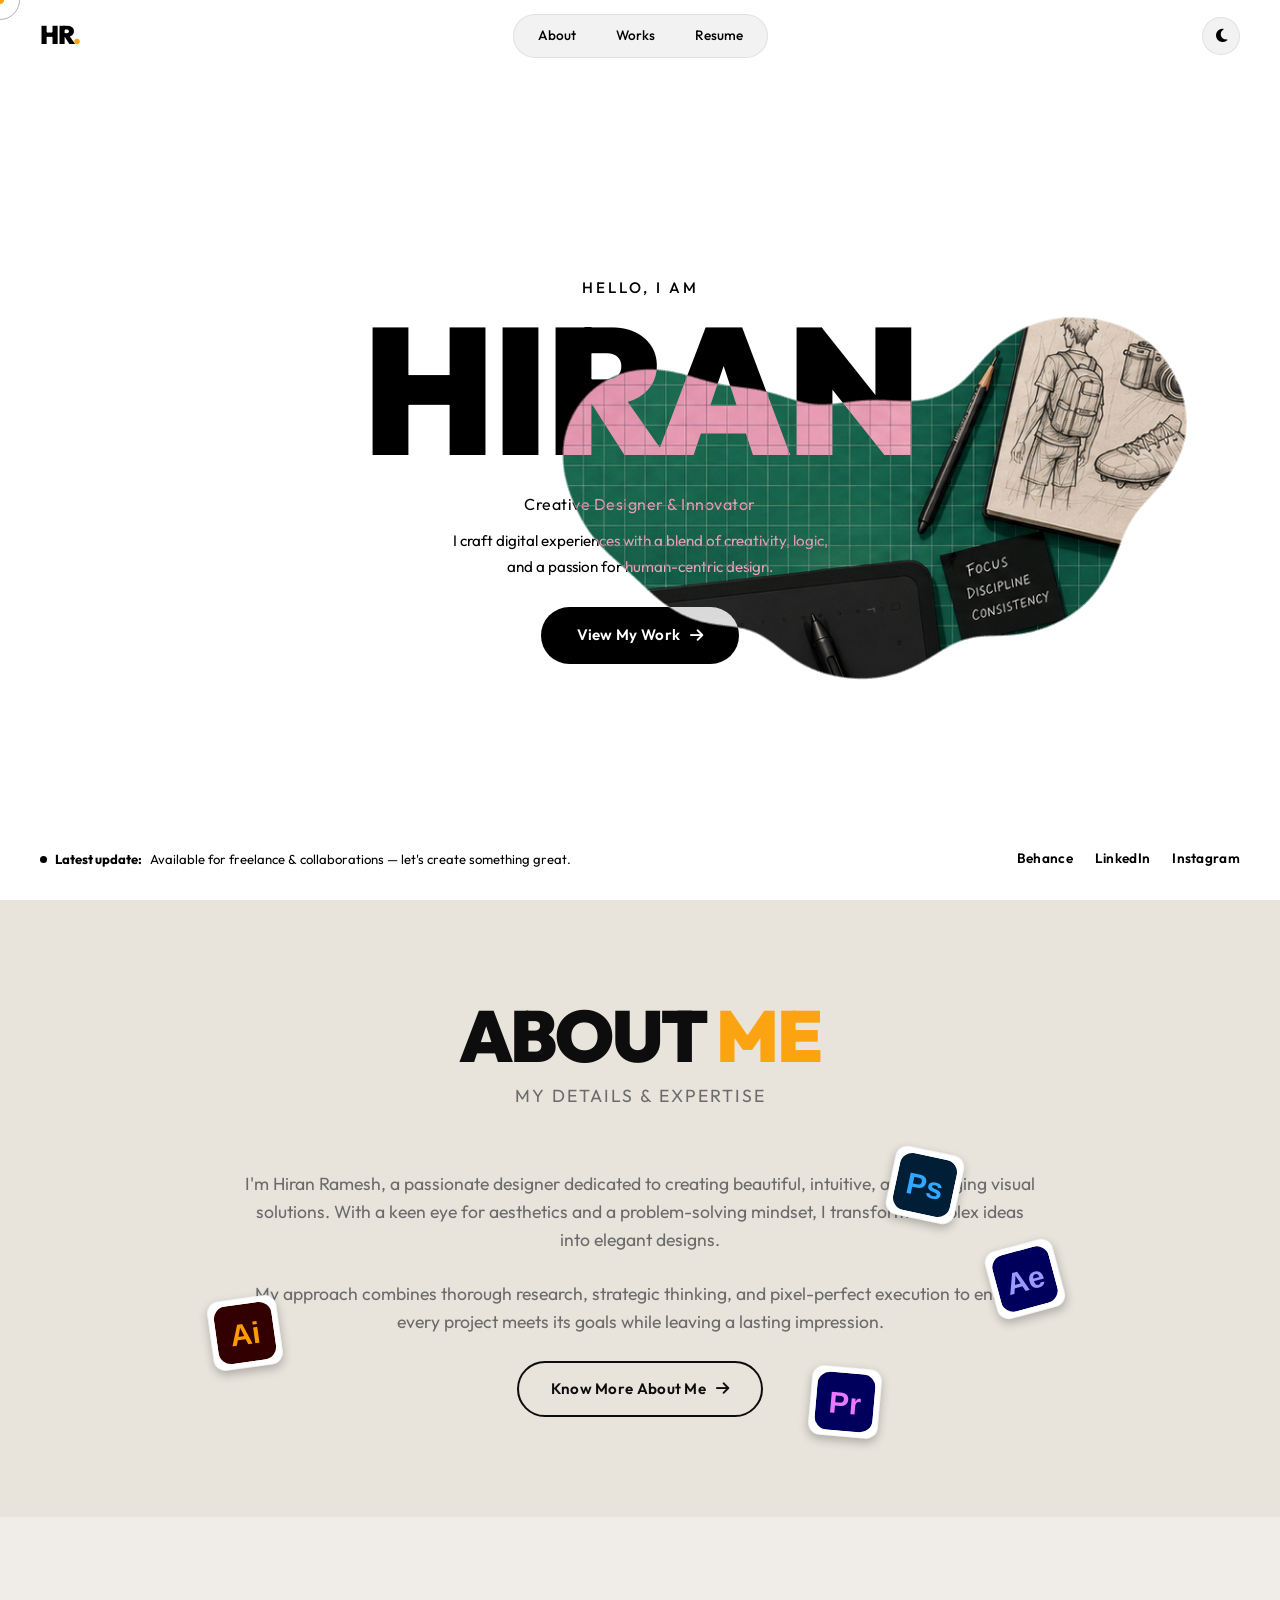
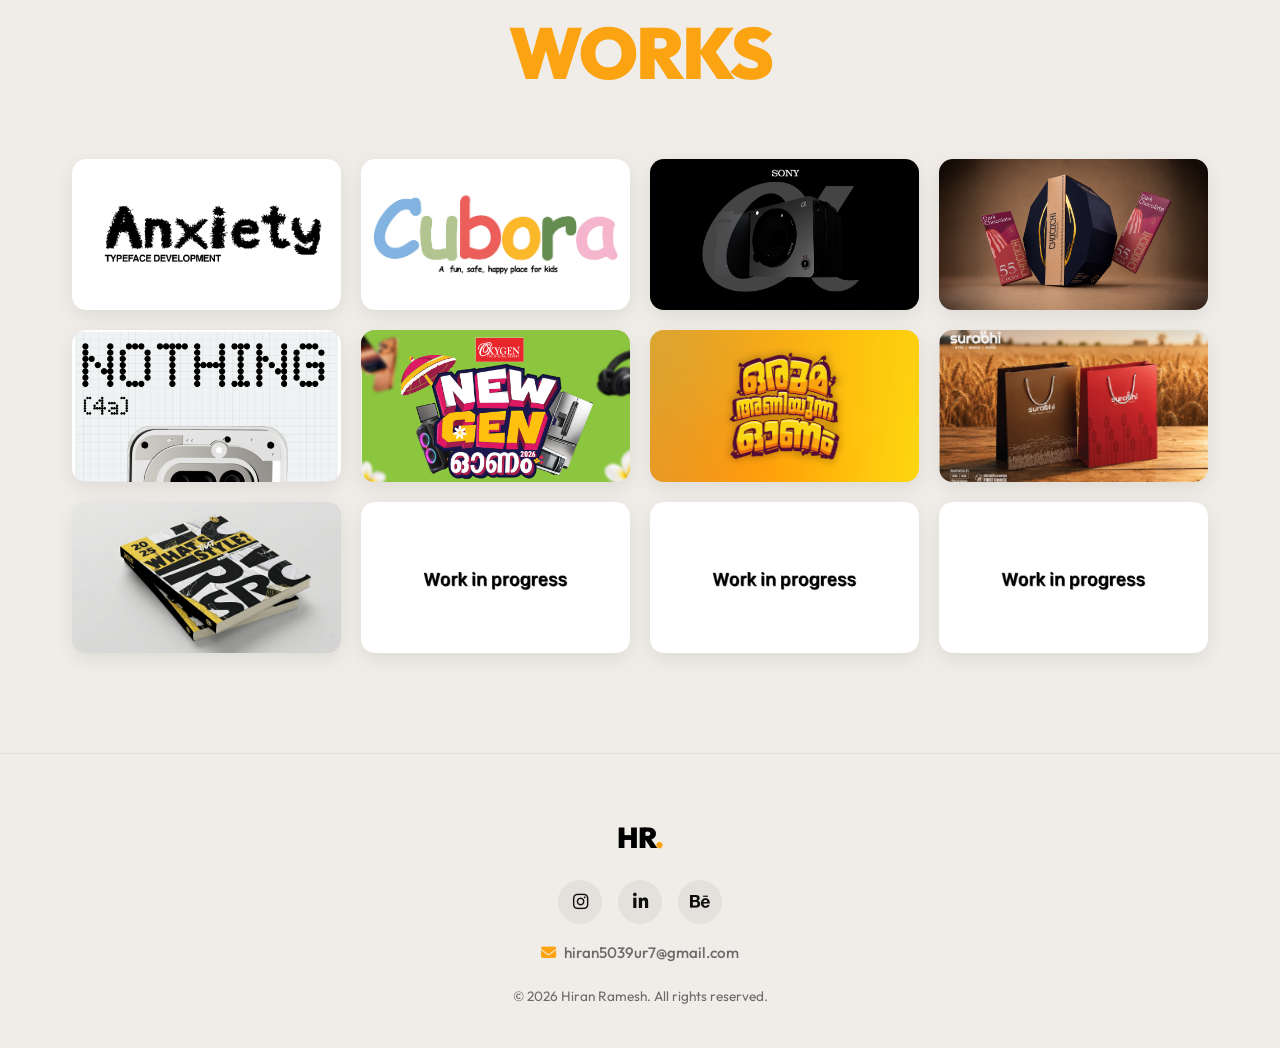
==== index.html @ 8beea002 "Initial commit: portfolio website" ====
<!DOCTYPE html>
<html lang="en">

<head>
    <meta charset="UTF-8">
    <meta name="viewport" content="width=device-width, initial-scale=1.0">
    <title>Hiran Ramesh</title>
    <meta name="description"
        content="Portfolio of Hiran Ramesh, a passionate Designer crafting beautiful and functional digital experiences.">
    <meta name="theme-color" content="#f0ede8">
    <meta property="og:title" content="Hiran Ramesh | Designer Portfolio">
    <meta property="og:description"
        content="Portfolio of Hiran Ramesh, a passionate Designer crafting beautiful digital experiences.">
    <meta property="og:type" content="website">
    <link rel="stylesheet" href="style.css">
    <link rel="preconnect" href="https://fonts.googleapis.com">
    <link rel="preconnect" href="https://fonts.gstatic.com" crossorigin>
    <link href="https://fonts.googleapis.com/css2?family=Outfit:wght@300;400;500;600;700;800;900&display=swap"
        rel="stylesheet">
    <link rel="stylesheet" href="https://cdnjs.cloudflare.com/ajax/libs/font-awesome/6.4.0/css/all.min.css">
    <!-- Performance Optimization: Preload Critical Above-The-Fold Assets -->
    <link rel="preload" as="image" href="hero 2.png" fetchpriority="high">
    <link rel="dns-prefetch" href="https://cdnjs.cloudflare.com">
    <!-- Theme Initialization (Prevents flash of wrong theme) -->
    <script>
        (function () {
            const savedTheme = localStorage.getItem('portfolio-theme');
            const prefersDark = window.matchMedia && window.matchMedia('(prefers-color-scheme: dark)').matches;
            if (savedTheme === 'dark' || (!savedTheme && prefersDark)) {
                document.documentElement.setAttribute('data-theme', 'dark');
            } else {
                document.documentElement.setAttribute('data-theme', 'light');
            }
        })();
    </script>
</head>

<body>
    <div class="cursor-dot" data-cursor-dot></div>
    <div class="cursor-outline" data-cursor-outline></div>

    <!-- Hero Navbar -->
    <nav class="hero-navbar">
        <div class="hero-nav-inner">
            <a href="#" class="logo">HR<span>.</span></a>
            <ul class="hero-nav-links">
                <li><a href="#about">About</a></li>
                <li><a href="#works">Works</a></li>
                <li><a href="resume.html" class="resume-btn">Resume</a></li>
            </ul>
            <div class="nav-right-actions">
                <button class="dark-mode-toggle" id="darkModeToggle" aria-label="Toggle dark mode" title="Toggle dark mode">
                    <i class="fa-solid fa-moon"></i>
                </button>
                <button class="hamburger" aria-label="Toggle navigation menu">
                    <span class="bar"></span>
                    <span class="bar"></span>
                    <span class="bar"></span>
                </button>
            </div>
        </div>
    </nav>

    <main>
        <!-- Hero Section -->
        <section class="hero" id="home">


            <!-- Morphing SVG blobs — image revealed through blob shapes -->
            <svg id="hero-blob-svg" viewBox="0 0 1440 900" preserveAspectRatio="xMidYMid slice"
                xmlns="http://www.w3.org/2000/svg" xmlns:xlink="http://www.w3.org/1999/xlink" aria-hidden="true">
                <defs>
                    <filter id="goo-filter" x="-40%" y="-40%" width="180%" height="180%">
                        <feGaussianBlur in="SourceGraphic" stdDeviation="24" result="blur" />
                        <feColorMatrix in="blur" mode="matrix" values="1 0 0 0 0
                                    0 1 0 0 0
                                    0 0 1 0 0
                                    0 0 0 28 -12" />
                    </filter>
                    <!-- Mask: white blobs on black = image visible only through blobs -->
                    <mask id="hero-blob-mask">
                        <rect width="100%" height="100%" fill="black" />
                        <g filter="url(#goo-filter)">
                            <path id="hero-mask-a" fill="white" />
                            <path id="hero-mask-b" fill="white" />
                            <path id="hero-mask-c" fill="white" />
                            <path id="hero-mask-d" fill="white" />
                            <path id="hero-mask-e" fill="white" />
                            <path id="hero-mask-f" fill="white" />
                            <path id="hero-mask-g" fill="white" />
                            <path id="hero-mask-h" fill="white" />
                            <path id="hero-mask-i" fill="white" />
                            <path id="hero-mask-j" fill="white" />
                            <path id="hero-mask-k" fill="white" />
                            <path id="hero-mask-l" fill="white" />
                        </g>
                    </mask>
                </defs>

                <!-- Background image — only visible through the blob mask -->
                <image href="hero 2.png"
                    x="0" y="0" width="1440" height="900"
                    preserveAspectRatio="xMidYMid slice"
                    mask="url(#hero-blob-mask)" />
            </svg>

            <!-- Massive center typography -->
            <div class="hero-text-block">
                <div class="hero-eyebrow fade-up" data-magnetic>Hello, I am</div>
                <h1 class="hero-name fade-up" data-magnetic style="animation-delay:0.1s;">HIRAN</h1>
                <p class="hero-role fade-up" data-magnetic style="animation-delay:0.2s;">Creative Designer &amp;
                    Innovator</p>
                <p class="hero-desc fade-up" data-magnetic style="animation-delay:0.3s;">
                    I craft digital experiences with a blend of creativity, logic,<br>and a passion for human-centric
                    design.
                </p>
                <div class="hero-cta-wrap fade-up" data-magnetic style="animation-delay:0.4s;">
                    <a href="#works" class="hero-cta-btn">View My Work <i class="fa-solid fa-arrow-right"></i></a>
                </div>
            </div>

            <!-- Bottom info bar -->
            <div class="hero-bottom-bar">
                <div class="hero-news">
                    <span class="news-dot"></span>
                    <span class="news-label">Latest update:</span>
                    <span class="news-text">Available for freelance &amp; collaborations — let's create something
                        great.</span>
                </div>
                <div class="hero-social-bar">
                    <a href="https://www.behance.net/hiranramesh1" target="_blank" rel="noopener noreferrer"
                        aria-label="Behance">Behance</a>
                    <a href="https://www.linkedin.com/in/hiran-ramesh-b603812b6?utm_source=share_via&utm_content=profile&utm_medium=member_ios-linkedin"
                        target="_blank" rel="noopener noreferrer" aria-label="LinkedIn">LinkedIn</a>
                    <a href="https://www.instagram.com/hiran_r_7?igsh=ZmttM2VwenZwdDdz&utm_source=qr-instagram"
                        target="_blank" rel="noopener noreferrer" aria-label="Instagram">Instagram</a>
                </div>
            </div>

        </section>

        <!-- About Section -->
        <section class="about section-padding" id="about">
            <div class="container">
                <div class="section-header">
                    <h2 class="section-title">About <span>Me</span></h2>
                    <p class="section-subtitle">My Details & Expertise</p>
                </div>
                <div class="about-grid">
                    <div class="about-text">
                        <p>
                            I'm Hiran Ramesh, a passionate designer dedicated to creating beautiful, intuitive, and
                            engaging visual solutions. With a keen eye for aesthetics and a problem-solving mindset, I
                            transform complex ideas into elegant designs.
                        </p>
                        <p>
                            My approach combines thorough research, strategic thinking, and pixel-perfect execution to
                            ensure every project meets its goals while leaving a lasting impression.
                        </p>
                        
                        <div class="about-cta-wrap fade-up" data-magnetic>
                            <a href="about.html" class="about-cta-btn">Know More About Me <i class="fa-solid fa-arrow-right"></i></a>
                        </div>
                    </div>
                    
                    <!-- Software Stickers -->
                    <div class="adobe-stickers-container">
                        <!-- Adobe -->
                        <div class="adobe-sticker" style="top: -20px; right: 10%; transform: rotate(12deg);" data-sticker>
                            <svg viewBox="0 0 100 100" xmlns="http://www.w3.org/2000/svg">
                                <rect width="100" height="100" rx="22" fill="#001E36"/>
                                <text x="50%" y="70%" font-family="Arial, Helvetica, sans-serif" font-weight="900" font-size="52" fill="#31A8FF" text-anchor="middle">Ps</text>
                            </svg>
                        </div>
                        <div class="adobe-sticker" style="bottom: 20%; left: -30px; transform: rotate(-8deg);" data-sticker>
                            <svg viewBox="0 0 100 100" xmlns="http://www.w3.org/2000/svg">
                                <rect width="100" height="100" rx="22" fill="#330000"/>
                                <text x="50%" y="70%" font-family="Arial, Helvetica, sans-serif" font-weight="900" font-size="52" fill="#FF9A00" text-anchor="middle">Ai</text>
                            </svg>
                        </div>
                        <div class="adobe-sticker" style="bottom: -20px; right: 20%; transform: rotate(5deg);" data-sticker>
                            <svg viewBox="0 0 100 100" xmlns="http://www.w3.org/2000/svg">
                                <rect width="100" height="100" rx="22" fill="#00005C"/>
                                <text x="50%" y="70%" font-family="Arial, Helvetica, sans-serif" font-weight="900" font-size="52" fill="#EA77FF" text-anchor="middle">Pr</text>
                            </svg>
                        </div>
                        <div class="adobe-sticker" style="top: 30%; right: -20px; transform: rotate(-15deg);" data-sticker>
                            <svg viewBox="0 0 100 100" xmlns="http://www.w3.org/2000/svg">
                                <rect width="100" height="100" rx="22" fill="#00005C"/>
                                <text x="50%" y="70%" font-family="Arial, Helvetica, sans-serif" font-weight="900" font-size="52" fill="#9999FF" text-anchor="middle">Ae</text>
                            </svg>
                        </div>
                    </div>
                </div>
            </div>
        </section>

        <!-- Works / Portfolio Section -->
        <section class="portfolio" id="works">
            <div class="container">
                <div class="section-header">
                    <h2 class="section-title"> <span>Works</span></h2>
                </div>

                <div class="portfolio-grid">
                    <!-- Card 1 -->
                    <a href="anxity.jpg" class="new-card lightbox-trigger">
                        <div class="portfolio-img">
                            <img src="Screenshot 2026-05-08 095633.png" alt="Anxiety Typeface Design" loading="lazy">
                            <div class="card-overlay">
                                <div class="card-text-container">
                                    <h3 class="card-title">ANXIETY &bull; TYPEFACE DESIGN</h3>
                                    <p class="card-desc">A study in typographic emotion—where letterforms distort and breathe.</p>
                                </div>
                            </div>
                        </div>
                    </a>

                    <!-- Card 2 -->
                    <a href="store design.jpg" class="new-card lightbox-trigger">
                        <div class="portfolio-img">
                            <img src="Screenshot 2026-05-10 003411.png" alt="Cubora Store Design" loading="lazy">
                            <div class="card-overlay">
                                <div class="card-text-container">
                                    <h3 class="card-title">CUBORA &bull; STORE DESIGN</h3>
                                    <p class="card-desc">A functional kids' store designed as a fun, safe, and joyful space for children.</p>
                                </div>
                            </div>
                        </div>
                    </a>

                    <!-- Card 3 -->
                    <a href="behance fx30.jpg" class="new-card lightbox-trigger">
                        <div class="portfolio-img">
                            <img src="Screenshot 2026-05-10 005025.png" alt="FX-30 3D Modeling" loading="lazy">
                            <div class="card-overlay">
                                <div class="card-text-container">
                                    <h3 class="card-title">FX-30 &bull; 3D MODELING</h3>
                                    <p class="card-desc">Detailed 3D model of the Sony FX30, showcasing its design and features.</p>
                                </div>
                            </div>
                        </div>
                    </a>

                    <!-- Card 4 -->
                    <a href="Chocochi.webp" class="new-card lightbox-trigger">
                        <div class="portfolio-img">
                            <img src="Chocochi thumbnail.webp" alt="Drop By Social App" loading="lazy">
                            <div class="card-overlay">
                                <div class="card-text-container">
                                    <h3 class="card-title">CHOCOCHI &bull; PACKAGING design</h3>
                                    <p class="card-desc">Packaging design created for Chocochi, a Kerala-based chocolate brand.</p>
                                </div>
                            </div>
                        </div>
                    </a>

                    <!-- Card 5 -->
                    <a href="nothing 4a.jpg" class="new-card lightbox-trigger">
                        <div class="portfolio-img">
                            <img src="nothing 4a thumbnail.jpg" alt="nothing" loading="lazy">
                            <div class="card-overlay">
                                <div class="card-text-container">
                                    <h3 class="card-title">NOTHING 4a &bull; 3D MODELING</h3>
                                    <p class="card-desc">Detailed 3D model of the Nothing Phone (4a), highlighting its distinctive design and features.</p>
                                </div>
                            </div>
                        </div>
                    </a>

                    <!-- Card 6 -->
                    <a href="new gen onam.webp" class="new-card lightbox-trigger">
                        <div class="portfolio-img">
                            <img src="new gen onam thumbnail.webp" alt="new gen onam" loading="lazy">
                            <div class="card-overlay">
                                <div class="card-text-container">
                                    <h3 class="card-title">Oxygen &bull; NEWGEN Onam Campaign design</h3>
                                    <p class="card-desc">Festive visuals, creative concepts, and vibrant designs for Oxygen New Gen Onam campaign.</p>
                                </div>
                            </div>
                        </div>
                    </a>

                    <!-- Card 7 -->
                    <a href="kmt onam.webp" class="new-card lightbox-trigger">
                        <div class="portfolio-img">
                            <img src="kmt onam thumbnail.webp" alt="Campaign design" loading="lazy">
                            <div class="card-overlay">
                                <div class="card-text-container">
                                    <h3 class="card-title">KMT Silks &bull; Onam Campaign design</h3>
                                    <p class="card-desc">Campaign visuals, creative direction, and festive storytelling for KMT Silks’ Onam campaign.</p>
                                </div>
                            </div>
                        </div>
                    </a>

                    <!-- Card 8 -->
                    <a href="Surabhi package.webp" class="new-card lightbox-trigger">
                        <div class="portfolio-img">
                            <img src="Surabhi package thumbnail.webp" alt="packaging" loading="lazy">
                            <div class="card-overlay">
                                <div class="card-text-container">
                                    <h3 class="card-title">surabhi &bull; PACKAGING design</h3>
                                    <p class="card-desc">Packaging design, brand identity, and visual storytelling for Surabhi Foods.</p>
                                </div>
                            </div>
                        </div>
                    </a>

                    <!-- Card 9 -->
                    <a href="glossery.jpg" class="new-card lightbox-trigger">
                        <div class="portfolio-img">
                            <img src="glossery thumbnail.png" alt="Packaging & Art Direction" loading="lazy">
                            <div class="card-overlay">
                                <div class="card-text-container">
                                    <h3 class="card-title">What's that Style? &bull;Publication Design</h3>
                                    <p class="card-desc">A visual guide to fashion terminology, with simple definitions and imagery.</p>
                                </div>
                            </div>
                        </div>
                    </a>

                    <!-- Card 10 -->
                    <a href="Blur.jpg" class="new-card lightbox-trigger">
                        <div class="portfolio-img">
                            <img src="work in progress.jpg" alt="Visual Communication" loading="lazy">
                            <div class="card-overlay">
                                <div class="card-text-container">
                                    <h3 class="card-title">VISUAL &bull; COMMUNICATION</h3>
                                    <p class="card-desc">Creative direction, conceptual storytelling, and dynamic imagery.</p>
                                </div>
                            </div>
                        </div>
                    </a>

                    <!-- Card 11 -->
                    <a href="Blur.jpg" class="new-card lightbox-trigger">
                        <div class="portfolio-img">
                            <img src="work in progress.jpg" alt="Exhibition & Spatial Design" loading="lazy">
                            <div class="card-overlay">
                                <div class="card-text-container">
                                    <h3 class="card-title">SPATIAL &bull; DESIGN</h3>
                                    <p class="card-desc">Spatial communication, environmental graphics, and installation design.</p>
                                </div>
                            </div>
                        </div>
                    </a>

                    <!-- Card 12 -->
                    <a href="Blur.jpg" class="new-card lightbox-trigger">
                        <div class="portfolio-img">
                            <img src="work in progress.jpg" alt="Creative Direction" loading="lazy">
                            <div class="card-overlay">
                                <div class="card-text-container">
                                    <h3 class="card-title">CREATIVE &bull; DIRECTION</h3>
                                    <p class="card-desc">Curated visual narratives, aesthetic framing, and human-centric expression.</p>
                                </div>
                            </div>
                        </div>
                    </a>
                </div>
            </div>
        </section>

    </main>

    <footer>
        <div class="container footer-container">
            <div class="footer-logo">HR<span>.</span></div>
            <div class="footer-social">
                <a href="https://www.instagram.com/hiran_r_7?igsh=ZmttM2VwenZwdDdz&utm_source=qr-instagram"
                    target="_blank" rel="noopener noreferrer" aria-label="Instagram"><i
                        class="fa-brands fa-instagram"></i></a>
                <a href="https://www.linkedin.com/in/hiran-ramesh-b603812b6?utm_source=share_via&utm_content=profile&utm_medium=member_ios-linkedin"
                    target="_blank" rel="noopener noreferrer" aria-label="LinkedIn"><i
                        class="fa-brands fa-linkedin-in"></i></a>
                <a href="https://www.behance.net/hiranramesh1" target="_blank" rel="noopener noreferrer"
                    aria-label="Behance"><i class="fa-brands fa-behance"></i></a>
            </div>
            <div class="footer-email">
                <a href="mailto:hiran5039ur7@gmail.com"><i class="fa-solid fa-envelope"></i> hiran5039ur7@gmail.com</a>
            </div>
            <p class="copyright">&copy; 2026 Hiran Ramesh. All rights reserved.</p>
        </div>
    </footer>

    <script src="https://cdnjs.cloudflare.com/ajax/libs/gsap/3.12.5/gsap.min.js"></script>
    <script src="https://unpkg.com/@studio-freight/lenis@1.0.42/dist/lenis.min.js"></script>

    <!-- Lightbox Overlay for Full Scrollable Image Showcase -->
    <div class="lightbox-overlay" id="lightbox" data-lenis-prevent>
        <div class="lightbox-content-wrap">
            <button class="lightbox-close" id="lightboxClose" aria-label="Close image preview">
                <i class="fa-solid fa-xmark"></i>
            </button>
            <img src="" id="lightboxImg" class="lightbox-img" alt="Project Preview">
        </div>
    </div>

    <script src="script.js"></script>
</body>

</html>
---- style.css ----
/* --- CSS Variables & Theming --- */
:root {
    /* Colors */
    --bg-color: #f0ede8;
    --bg-secondary: #e8e4dc;
    --bg-tertiary: #dfdad0;

    --primary-color: #fca311;
    --primary-color-hover: #e5940e;

    --text-primary: #0d0d0d;
    --text-secondary: #6b6b6b;

    --border-color: rgba(0, 0, 0, 0.08);
    --card-bg: rgba(255, 255, 255, 0.6);

    /* Hero light palette */
    --hero-bg: #ffffff;
    --hero-text: #000000;
    --hero-muted: #000000;
    --hero-accent: #fca311;

    /* Typography */
    --font-main: 'Outfit', sans-serif;
    --font-heading: 'Outfit', sans-serif;

    /* Transitions */
    --transition: all 0.3s cubic-bezier(0.25, 0.8, 0.25, 1);
}

/* --- Dark Theme Variables --- */
[data-theme="dark"] {
    --bg-color: #0f1013;
    --bg-secondary: #17181e;
    --bg-tertiary: #20222a;

    --primary-color: #fca311;
    --primary-color-hover: #ffb833;

    --text-primary: #f5f5f7;
    --text-secondary: #9ea3ae;

    --border-color: rgba(255, 255, 255, 0.09);
    --card-bg: rgba(23, 24, 30, 0.72);

    /* Hero dark palette */
    --hero-bg: #0f1013;
    --hero-text: #ffffff;
    --hero-muted: #d4d4d8;
    --hero-accent: #fca311;
}

/* --- Base Reset --- */
* {
    margin: 0;
    padding: 0;
    box-sizing: border-box;
}

html {
    font-size: 16px;
    scrollbar-width: thin;
    scrollbar-color: var(--primary-color) rgba(0, 0, 0, 0.08);
}

/* --- Uniform Global Scrollbars --- */
::-webkit-scrollbar {
    width: 10px;
    height: 10px;
}

::-webkit-scrollbar-track {
    background: rgba(0, 0, 0, 0.05);
}

::-webkit-scrollbar-thumb {
    background: rgba(0, 0, 0, 0.22);
    border-radius: 8px;
    border: 2px solid transparent;
    background-clip: padding-box;
    transition: background 0.25s ease;
}

::-webkit-scrollbar-thumb:hover {
    background: var(--primary-color);
}

body {
    background-color: var(--bg-color);
    color: var(--text-primary);
    font-family: var(--font-main);
    line-height: 1.6;
    overflow-x: hidden;
}

ul {
    list-style: none;
}

a {
    text-decoration: none;
    color: inherit;
    transition: var(--transition);
}

/* --- Custom Cursor --- */
.cursor-dot {
    width: 8px;
    height: 8px;
    background-color: var(--primary-color);
    border-radius: 50%;
    position: fixed;
    top: 0;
    left: 0;
    transform: translate(-50%, -50%);
    pointer-events: none;
    z-index: 9999;
    transition: width 0.2s, height 0.2s;
}

.cursor-outline {
    width: 40px;
    height: 40px;
    border: 1px solid rgba(0, 0, 0, 0.3);
    border-radius: 50%;
    position: fixed;
    top: 0;
    left: 0;
    transform: translate(-50%, -50%);
    pointer-events: none;
    z-index: 9998;
    transition: width 0.2s, height 0.2s, background-color 0.2s, border-color 0.2s;
}

/* --- Typography & Utilities --- */
h1,
h2,
h3,
h4 {
    font-family: var(--font-main);
    font-weight: 700;
    line-height: 1.2;
}

.container {
    max-width: 1200px;
    margin: 0 auto;
    padding: 0 2rem;
}

.section-padding {
    padding: 100px 0;
}

.section-header {
    text-align: center;
    margin-bottom: 60px;
    display: flex;
    flex-direction: column;
    align-items: center;
}

.section-title {
    font-size: clamp(3rem, 6vw, 4.5rem);
    font-weight: 900;
    text-transform: uppercase;
    letter-spacing: -2px;
    margin-bottom: 10px;
    line-height: 1;
}

.section-title span {
    color: var(--primary-color);
}

.section-subtitle {
    color: var(--text-secondary);
    font-size: 1.1rem;
    text-transform: uppercase;
    letter-spacing: 2px;
}

/* Buttons */
.btn-primary {
    display: inline-flex;
    align-items: center;
    gap: 10px;
    background-color: var(--primary-color);
    color: #111;
    padding: 16px 32px;
    border-radius: 50px;
    font-weight: 600;
    font-size: 1rem;
    border: none;
    cursor: pointer;
    transition: var(--transition);
}

.btn-primary:hover {
    background-color: var(--primary-color-hover);
    transform: translateY(-3px);
    box-shadow: 0 10px 20px rgba(252, 163, 17, 0.2);
}

.btn-primary-sm {
    background-color: transparent;
    color: var(--primary-color);
    padding: 10px 24px;
    border-radius: 50px;
    border: 2px solid var(--primary-color);
    font-weight: 500;
}

.btn-primary-sm:hover {
    background-color: var(--primary-color);
    color: #111;
}

/* ============================================
   HERO NAVBAR (pill-style, light bg)
   ============================================ */
.hero-navbar {
    position: fixed;
    top: 0;
    width: 100%;
    z-index: 1000;
    padding: 14px 40px;
    display: flex;
    align-items: center;
    justify-content: space-between;
    background: transparent;
    transition: background 0.4s ease, box-shadow 0.4s ease, transform 0.35s ease;
}

.hero-navbar.nav-hidden {
    transform: translateY(-110%);
}

.hero-navbar.scrolled {
    background: var(--bg-color);
    box-shadow: 0 2px 20px rgba(0, 0, 0, 0.08);
}

.hero-nav-inner {
    display: grid;
    grid-template-columns: 1fr auto 1fr;
    align-items: center;
    width: 100%;
    max-width: 1280px;
    margin: 0 auto;
}

/* Logo */
.hero-navbar .logo {
    justify-self: start;
    font-size: 1.6rem;
    font-family: var(--font-main);
    font-weight: 900;
    letter-spacing: -1.5px;
    color: var(--hero-text);
    z-index: 2;
    transition: color 0.3s ease;
}

.hero-navbar .logo span {
    color: var(--hero-accent);
}

/* Pill nav links - centered */
.hero-nav-links {
    justify-self: center;
    display: flex;
    align-items: center;
    gap: 4px;
    list-style: none;
    background: rgba(0, 0, 0, 0.05);
    border: 1px solid var(--border-color);
    border-radius: 50px;
    padding: 4px 6px;
    backdrop-filter: blur(8px);
    -webkit-backdrop-filter: blur(8px);
    transition: background 0.3s ease, border-color 0.3s ease, box-shadow 0.3s ease;
}

.hero-nav-links li a {
    display: block;
    padding: 6px 18px;
    border-radius: 50px;
    font-size: 0.85rem;
    font-weight: 500;
    color: var(--hero-text);
    transition: background 0.25s ease, color 0.25s ease, transform 0.2s ease;
    white-space: nowrap;
}

.hero-nav-links li a:hover {
    background: rgba(0, 0, 0, 0.08);
}

.hero-nav-links li a.active {
    background: var(--hero-text);
    color: var(--hero-bg);
}

/* Right Actions Container */
.nav-right-actions {
    justify-self: end;
    display: flex;
    align-items: center;
    gap: 10px;
}

/* Dark Mode Toggle Button */
.dark-mode-toggle {
    display: inline-flex;
    align-items: center;
    justify-content: center;
    width: 38px;
    height: 38px;
    border-radius: 50%;
    background: rgba(0, 0, 0, 0.05);
    border: 1px solid var(--border-color);
    color: var(--hero-text);
    cursor: pointer;
    font-size: 0.95rem;
    transition: background 0.25s ease, transform 0.25s ease, border-color 0.25s ease, color 0.25s ease, box-shadow 0.25s ease;
    outline: none;
    flex-shrink: 0;
}

.dark-mode-toggle:hover {
    background: rgba(0, 0, 0, 0.1);
    transform: scale(1.08);
    border-color: var(--primary-color);
    color: var(--primary-color);
}

.dark-mode-toggle:active {
    transform: scale(0.95);
}

/* Hamburger (dark on light bg) */
.hamburger {
    display: none;
    cursor: pointer;
    z-index: 1001;
    background: none;
    border: none;
    padding: 8px;
}

.hamburger .bar {
    display: block;
    width: 25px;
    height: 2.5px;
    margin: 5px auto;
    background-color: var(--hero-text);
    border-radius: 4px;
    transition: var(--transition);
}

/* ============================================
   HERO SECTION — MAIN
   ============================================ */
.hero {
    min-height: 100vh;
    background: var(--hero-bg);
    display: flex;
    flex-direction: column;
    align-items: center;
    justify-content: center;
    position: relative;
    overflow: hidden;
    padding: 120px 40px 80px;
}

/* ============================================
   HERO SVG BLOB BACKGROUND
   ============================================ */
#hero-blob-svg {
    position: absolute;
    inset: 0;
    width: 100%;
    height: 100%;
    pointer-events: none;
    z-index: 1;
    opacity: 0;
    transition: opacity 0.15s ease-in, opacity 0.6s ease-out;
}

/* Magnetic Hover Utilities */
[data-magnetic] {
    transition: text-shadow 0.3s ease, box-shadow 0.3s ease;
}

[data-magnetic].magnetic-hover {
    text-shadow: 0 0 20px rgba(0, 0, 0, 0.15);
}

.hero-cta-btn[data-magnetic].magnetic-hover {
    box-shadow: 0 15px 35px rgba(0, 0, 0, 0.15);
}

/* ============================================
   HERO TEXT BLOCK
   ============================================ */
.hero-text-block {
    position: relative;
    z-index: 3;
    text-align: center;
    display: flex;
    flex-direction: column;
    align-items: center;
    gap: 0;
    pointer-events: none;
    mix-blend-mode: difference;
}

.hero-eyebrow {
    font-size: 0.95rem;
    font-weight: 500;
    letter-spacing: 3px;
    text-transform: uppercase;
    color: #ffffff;
    margin-bottom: 10px;
}

.hero-name {
    font-family: var(--font-main);
    font-size: clamp(5rem, 14vw, 13rem);
    font-weight: 900;
    line-height: 0.88;
    letter-spacing: -4px;
    color: #ffffff;
    text-transform: uppercase;
    margin: 0;
    pointer-events: auto;
}

.hero-role {
    font-size: 1rem;
    font-weight: 400;
    color: #ffffff;
    margin-top: 24px;
    letter-spacing: 0.5px;
    pointer-events: auto;
}

.hero-desc {
    font-size: 0.95rem;
    color: #ffffff;
    margin-top: 10px;
    line-height: 1.7;
    pointer-events: auto;
}

.hero-cta-wrap {
    margin-top: 28px;
    pointer-events: auto;
}

.hero-cta-btn {
    display: inline-flex;
    align-items: center;
    gap: 10px;
    background: #ffffff;
    color: #000000;
    padding: 16px 36px;
    border-radius: 50px;
    font-size: 0.95rem;
    font-weight: 600;
    letter-spacing: 0.3px;
    transition: transform 0.25s ease, box-shadow 0.3s ease;
    pointer-events: auto;
}

.hero-cta-btn:hover {
    transform: translateY(-3px);
    box-shadow: 0 14px 32px rgba(0, 0, 0, 0.2);
}

.hero-cta-btn i {
    transition: transform 0.3s ease;
}

.hero-cta-btn:hover i {
    transform: translateX(5px);
}

/* ============================================
   HERO BOTTOM BAR
   ============================================ */
.hero-bottom-bar {
    position: absolute;
    bottom: 30px;
    left: 40px;
    right: 40px;
    display: flex;
    align-items: center;
    justify-content: space-between;
    z-index: 5;
    pointer-events: auto;
    mix-blend-mode: difference;
}

.hero-news {
    display: flex;
    align-items: center;
    gap: 8px;
    font-size: 0.82rem;
    color: #ffffff;
    max-width: 60%;
    overflow: hidden;
}

.news-dot {
    width: 7px;
    height: 7px;
    border-radius: 50%;
    background: #ffffff;
    flex-shrink: 0;
}

.news-label {
    font-weight: 700;
    color: #ffffff;
    white-space: nowrap;
    flex-shrink: 0;
}

.news-text {
    white-space: nowrap;
    overflow: hidden;
    text-overflow: ellipsis;
}

.hero-social-bar {
    display: flex;
    align-items: center;
    gap: 22px;
    flex-shrink: 0;
}

.hero-social-bar a {
    font-size: 0.85rem;
    font-weight: 600;
    color: #ffffff;
    letter-spacing: 0.3px;
    position: relative;
}

/* --- About Section --- */
.about {
    background-color: var(--bg-secondary);
}

.about-grid {
    max-width: 800px;
    margin: 0 auto;
    text-align: center;
    display: flex;
    flex-direction: column;
    align-items: center;
    position: relative; /* For absolute positioned stickers */
}

/* Adobe Stickers */
.adobe-stickers-container {
    position: absolute;
    inset: 0;
    pointer-events: none; /* Let clicks pass through empty areas */
}

.adobe-sticker {
    width: 70px;
    height: 70px;
    position: absolute;
    pointer-events: auto; /* Re-enable for the sticker itself */
    cursor: grab;
    background: #ffffff;
    padding: 6px;
    border-radius: 12px;
    box-shadow: 0 4px 10px rgba(0,0,0,0.25), inset 0 0 0 1px rgba(0,0,0,0.05);
    z-index: 10;
    transition: transform 0.25s cubic-bezier(0.34, 1.56, 0.64, 1), box-shadow 0.25s ease;
    user-select: none;
    -webkit-user-select: none;
    touch-action: none; /* Prevents scroll when dragging on mobile */
}

.adobe-sticker svg {
    width: 100%;
    height: 100%;
    display: block;
    border-radius: 6px;
}

.adobe-sticker.dragging {
    cursor: grabbing;
    /* Scale up and reduce rotation while moving */
    transform: scale(1.15) rotate(0deg) !important;
    box-shadow: 0 16px 32px rgba(0,0,0,0.4), inset 0 0 0 1px rgba(0,0,0,0.05);
    z-index: 100;
    transition: transform 0.1s ease, box-shadow 0.1s ease;
}

.about-text p {
    color: var(--text-secondary);
    font-size: 1.1rem;
    margin-bottom: 25px;
}

.about-cta-wrap {
    margin-top: 15px;
    position: relative;
    z-index: 20; /* Ensure it stays clickable above stickers */
}

.about-cta-btn {
    display: inline-flex;
    align-items: center;
    gap: 10px;
    background: transparent;
    color: var(--text-primary);
    border: 2px solid var(--text-primary);
    padding: 14px 32px;
    border-radius: 50px;
    font-family: var(--font-main);
    font-size: 0.95rem;
    font-weight: 600;
    letter-spacing: 0.3px;
    transition: all 0.25s ease;
    text-decoration: none;
    cursor: pointer;
}

.about-cta-btn:hover {
    background: var(--text-primary);
    color: var(--bg-color);
    transform: translateY(-3px);
    box-shadow: 0 10px 20px rgba(0, 0, 0, 0.1);
}

.about-cta-btn i {
    transition: transform 0.3s ease;
}

.about-cta-btn:hover i {
    transform: translateX(4px);
}

/* --- Portfolio Section --- */
.portfolio {
    padding: 100px 0;
    background-color: var(--bg-color);
}




.portfolio-grid {
    display: grid;
    grid-template-columns: repeat(3, 1fr);
    gap: 24px;
}

@media (min-width: 1280px) {
    .portfolio-grid {
        grid-template-columns: repeat(4, 1fr);
        gap: 20px;
    }
}

.new-card {
    text-decoration: none;
    display: block;
    cursor: pointer;
}

.portfolio-img {
    position: relative;
    border-radius: 14px;
    overflow: hidden;
    aspect-ratio: 16 / 9;
    background-color: var(--bg-tertiary);
    box-shadow: 0 6px 20px rgba(0, 0, 0, 0.08);
    transition: transform 0.35s cubic-bezier(0.25, 0.8, 0.25, 1), box-shadow 0.35s ease;
}

.new-card:hover .portfolio-img {
    transform: translateY(-5px);
    box-shadow: 0 16px 36px rgba(0, 0, 0, 0.18);
}

.portfolio-img img {
    width: 100%;
    height: 100%;
    object-fit: cover;
    display: block;
    transition: transform 0.6s cubic-bezier(0.25, 0.8, 0.25, 1);
}

.new-card:hover .portfolio-img img {
    transform: scale(1.06);
}

.card-overlay {
    position: absolute;
    inset: 0;
    background: linear-gradient(to top, rgba(0, 0, 0, 0.94) 0%, rgba(0, 0, 0, 0.72) 48%, rgba(0, 0, 0, 0.2) 80%, transparent 100%);
    display: flex;
    align-items: flex-end;
    padding: 20px 22px;
    opacity: 0;
    visibility: hidden;
    transition: opacity 0.35s cubic-bezier(0.25, 0.8, 0.25, 1), visibility 0.35s ease;
    pointer-events: none;
}

.card-text-container {
    display: flex;
    flex-direction: column;
    align-items: flex-start;
    width: 100%;
    gap: 6px;
    transform: translateY(12px);
    transition: transform 0.35s cubic-bezier(0.25, 0.8, 0.25, 1);
}

.new-card:hover .card-overlay {
    opacity: 1;
    visibility: visible;
}

.new-card:hover .card-text-container {
    transform: translateY(0);
}

@media (hover: none) {
    .card-overlay {
        opacity: 1;
        visibility: visible;
    }
    .card-text-container {
        transform: translateY(0);
    }
}

.card-title {
    color: #ffffff;
    font-family: var(--font-main);
    font-size: clamp(0.92rem, 1.1vw, 1.08rem);
    font-weight: 800;
    line-height: 1.25;
    text-transform: uppercase;
    margin: 0;
    letter-spacing: -0.2px;
    text-shadow: 0 2px 6px rgba(0, 0, 0, 0.7);
}

.card-desc {
    color: rgba(255, 255, 255, 0.9);
    font-size: clamp(0.74rem, 0.82vw, 0.82rem);
    line-height: 1.4;
    margin: 0;
    max-width: 100%;
    font-weight: 400;
    display: -webkit-box;
    -webkit-line-clamp: 2;
    -webkit-box-orient: vertical;
    overflow: hidden;
    text-shadow: 0 1px 4px rgba(0, 0, 0, 0.7);
}

.load-more-container {
    text-align: center;
    margin-top: 40px;
}

.btn-load-more {
    background-color: #ffffff;
    color: #000000;
    padding: 12px 32px;
    border-radius: 50px;
    font-size: 0.85rem;
    font-weight: 800;
    letter-spacing: 1px;
    text-transform: uppercase;
    border: none;
    cursor: pointer;
    transition: var(--transition);
}

.btn-load-more:hover {
    transform: translateY(-3px);
    box-shadow: 0 10px 20px rgba(255, 255, 255, 0.2);
}

@media (max-width: 900px) {
    .portfolio-grid {
        grid-template-columns: repeat(2, 1fr);
        gap: 16px;
    }
}

@media (max-width: 560px) {
    .portfolio-grid {
        grid-template-columns: 1fr;
        gap: 16px;
    }
}



/* --- Hobbies / Cinema Section --- */
.activities {
    background-color: var(--bg-color);
    position: relative;
    padding: 100px 0;
}

/* Full-width wrapper, no max-width constraint */
.hobbies-full {
    width: 100%;
    padding: 0 40px;
}

.hobbies-full .section-header {
    margin-bottom: 50px;
}

/* ── Ticker keyframes ── */
@keyframes marquee-left {
    from { transform: translateX(0); }
    to   { transform: translateX(-50%); }
}
@keyframes marquee-right {
    from { transform: translateX(-50%); }
    to   { transform: translateX(0); }
}

/* Ticker wrapper — overflow hidden, edge fade */
.movie-ticker-wrap {
    width: 100%;
    overflow: hidden;
    -webkit-mask-image: linear-gradient(to right, transparent 0%, black 6%, black 94%, transparent 100%);
    mask-image: linear-gradient(to right, transparent 0%, black 6%, black 94%, transparent 100%);
    padding: 12px 0;
    cursor: pointer;
    user-select: none;
    -webkit-user-select: none;
}

/* Pause on hover */
.movie-ticker-wrap:hover .movie-ticker {
    animation-play-state: paused;
}

/* Scrolling strip */
.movie-ticker {
    display: flex;
    gap: 16px;
    width: max-content;
    will-change: transform;
    animation: marquee-left 35s linear infinite;
}

/* Row 2 goes right */
.movie-ticker-wrap[data-row-id="gallery-row2"] .movie-ticker {
    animation-name: marquee-right;
    animation-duration: 45s;
}

/* Row gap */
.movie-ticker-wrap + .movie-ticker-wrap {
    margin-top: 16px;
}

/* Movie Cards — portrait format (4:5) */
.movie-card {
    position: relative;
    flex-shrink: 0;
    width: 220px;
    aspect-ratio: 4 / 5;
    border-radius: 16px;
    overflow: hidden;
    cursor: pointer;
    background-color: var(--bg-tertiary);
    box-shadow: 0 8px 24px rgba(0, 0, 0, 0.10);
    contain: paint layout;
    transition: transform 0.35s cubic-bezier(0.25, 0.8, 0.25, 1),
        box-shadow 0.35s ease;
}

.movie-card:hover {
    transform: translateY(-8px) scale(1.03);
    box-shadow: 0 20px 40px rgba(0, 0, 0, 0.18);
}

.movie-card img {
    width: 100%;
    height: 100%;
    object-fit: cover;
    display: block;
    transition: transform 0.5s cubic-bezier(0.25, 0.8, 0.25, 1);
}

.movie-card:hover img {
    transform: scale(1.08);
}





/* Toast notification (used for copying phone number) */
.copy-toast {
    position: fixed;
    bottom: 32px;
    left: 50%;
    transform: translateX(-50%) translateY(20px);
    background: var(--text-primary);
    color: var(--bg-color);
    padding: 12px 24px;
    border-radius: 50px;
    font-size: 0.9rem;
    font-weight: 500;
    display: flex;
    align-items: center;
    gap: 8px;
    z-index: 99999;
    opacity: 0;
    pointer-events: none;
    transition: opacity 0.3s ease, transform 0.3s ease;
    white-space: nowrap;
}

.copy-toast i {
    color: var(--primary-color);
}

.copy-toast.show {
    opacity: 1;
    transform: translateX(-50%) translateY(0);
}

/* --- Animations --- */
.fade-up {
    opacity: 0;
    transform: translateY(30px);
    transition: opacity 0.8s ease, transform 0.8s ease;
}

.fade-up.visible {
    opacity: 1;
    transform: translateY(0);
}

/* --- Responsive Design --- */

/* Tablet */
@media (max-width: 1024px) {
    .hero-navbar {
        padding: 18px 24px;
    }

    .hero-bottom-bar {
        left: 24px;
        right: 24px;
        bottom: 20px;
    }

    .hero-news {
        max-width: 55%;
    }
}

/* Mobile */
@media (max-width: 768px) {

    /* Hero navbar mobile */
    .hero-navbar {
        padding: 16px 20px;
    }

    .hero-nav-inner {
        display: flex;
        justify-content: space-between;
        align-items: center;
    }

    .nav-right-actions {
        display: flex;
        align-items: center;
        gap: 10px;
    }

    .hero-nav-links {
        position: fixed;
        left: -100%;
        top: 0;
        height: 100vh;
        width: 75%;
        max-width: 320px;
        flex-direction: column;
        background: var(--hero-bg);
        border-radius: 0 24px 24px 0;
        padding: 100px 30px 40px;
        gap: 8px;
        transition: left 0.35s cubic-bezier(0.25, 0.8, 0.25, 1);
        box-shadow: 8px 0 40px rgba(0, 0, 0, 0.12);
        z-index: 999;
        border: none;
        backdrop-filter: none;
    }

    .hero-nav-links.active {
        left: 0;
    }

    .hero-nav-links li a {
        font-size: 1.1rem;
        padding: 12px 20px;
    }

    .hamburger {
        display: block;
        z-index: 1002;
    }

    .hamburger.active .bar:nth-child(2) {
        opacity: 0;
    }

    .hamburger.active .bar:nth-child(1) {
        transform: translateY(7px) rotate(45deg);
    }

    .hamburger.active .bar:nth-child(3) {
        transform: translateY(-7px) rotate(-45deg);
    }

    /* Hero section mobile */
    .hero {
        padding: 100px 20px 120px;
    }

    .hero-name {
        letter-spacing: -2px;
    }

    .hero-bottom-bar {
        left: 20px;
        right: 20px;
        bottom: 20px;
        flex-direction: column;
        align-items: flex-start;
        gap: 10px;
    }

    .hero-news {
        max-width: 100%;
    }

    .news-text {
        max-width: 220px;
    }

    .hero-social-bar {
        gap: 16px;
    }

    /* Rest of the page */
    .portfolio-grid {
        grid-template-columns: 1fr;
    }

    .timeline-item {
        width: 100%;
        padding-left: 0;
        padding-right: 0 !important;
        text-align: center !important;
    }

    .timeline-item:nth-child(odd),
    .timeline-item:nth-child(even) {
        align-self: center;
    }

    .timeline-item .timeline-dot,
    .timeline-item:nth-child(odd) .timeline-dot,
    .timeline-item:nth-child(even) .timeline-dot {
        display: none;
    }

    .timeline::before {
        display: none;
    }


    .movie-card {
        width: 160px;
        border-radius: 12px;
    }

    .movie-ticker {
        animation-duration: 22s !important;
    }

    .stats-grid {
        gap: 15px;
    }

    .stat-card {
        padding: 20px 10px;
    }

    .stat-card h3 {
        font-size: 2rem;
    }

    .section-title {
        font-size: 2.5rem;
    }

    .cursor-dot,
    .cursor-outline {
        display: none;
    }

    /* Folder nav mobile */
    .folder-nav {
        bottom: 24px;
        right: 20px;
    }

    .folder-trigger {
        width: 52px;
        height: 52px;
        border-radius: 16px;
    }

    .folder-panel {
        width: 260px;
        padding: 24px 20px 16px;
        bottom: 64px;
    }

    .folder-link {
        padding: 10px 12px;
    }

    .folder-link-text {
        font-size: 0.9rem;
    }
}

/* ============================================
   RESUME PAGE STYLES
   ============================================ */
.resume-page-body {
    background-color: var(--bg-color);
    color: var(--text-primary);
    min-height: 100vh;
}

.resume-main-wrapper {
    padding: 110px 0 0;
}

.resume-page-body .hero-navbar {
    background: rgba(240, 237, 232, 0.94);
    backdrop-filter: blur(12px);
    -webkit-backdrop-filter: blur(12px);
    box-shadow: 0 2px 20px rgba(0, 0, 0, 0.06);
}


/* Header Profile Card */
.resume-header-card {
    background: #ffffff;
    border-radius: 28px;
    padding: 44px 48px;
    margin-bottom: 36px;
    border: 1px solid rgba(0, 0, 0, 0.06);
    box-shadow: 0 12px 36px rgba(0, 0, 0, 0.04);
    position: relative;
    overflow: hidden;
}

.resume-header-card::before {
    content: '';
    position: absolute;
    top: 0;
    left: 0;
    right: 0;
    height: 5px;
    background: linear-gradient(90deg, var(--primary-color), #ffbd59, var(--primary-color));
}

/* Header top row: status badge + download button side by side */
.resume-header-top-row {
    display: flex;
    align-items: center;
    justify-content: space-between;
    flex-wrap: wrap;
    gap: 12px;
    margin-bottom: 16px;
}

.resume-header-top-row .resume-status-badge {
    margin-bottom: 0;
}

.resume-status-badge {
    display: inline-flex;
    align-items: center;
    gap: 8px;
    background: rgba(252, 163, 17, 0.12);
    color: #995c00;
    padding: 6px 14px;
    border-radius: 50px;
    font-size: 0.82rem;
    font-weight: 600;
    margin-bottom: 16px;
    border: 1px solid rgba(252, 163, 17, 0.3);
}

.resume-status-badge .pulse-dot {
    width: 8px;
    height: 8px;
    background-color: var(--primary-color);
    border-radius: 50%;
    animation: pulseDot 1.8s infinite;
}

.resume-name {
    font-size: clamp(2.4rem, 5vw, 3.4rem);
    font-weight: 900;
    letter-spacing: -1.5px;
    color: #0d0d0d;
    line-height: 1.1;
    margin-bottom: 8px;
}

.resume-tagline {
    font-size: 1.25rem;
    font-weight: 600;
    color: var(--primary-color);
    margin-bottom: 14px;
}

.resume-bio {
    font-size: 1.05rem;
    color: var(--text-secondary);
    max-width: 850px;
    line-height: 1.65;
    margin-bottom: 30px;
}

/* Contact Matrix */
.resume-contact-matrix {
    display: grid;
    grid-template-columns: repeat(3, 1fr);
    grid-auto-rows: 1fr;
    gap: 14px;
    padding-top: 24px;
    border-top: 1px solid rgba(0, 0, 0, 0.08);
    align-items: stretch;
}

.resume-contact-item {
    display: flex;
    align-items: center;
    gap: 14px;
    padding: 12px 16px;
    border-radius: 16px;
    background: var(--bg-color);
    border: 1px solid transparent;
    transition: var(--transition);
    height: 100%;
}

.resume-contact-item:hover,
.resume-contact-item.clickable-phone:hover {
    background: #ffffff;
    border-color: rgba(252, 163, 17, 0.4);
    transform: translateY(-2px);
    box-shadow: 0 6px 16px rgba(0, 0, 0, 0.04);
}

.resume-contact-item.clickable-phone {
    cursor: pointer;
}

.contact-item-icon {
    width: 40px;
    height: 40px;
    border-radius: 12px;
    background: rgba(252, 163, 17, 0.15);
    color: var(--primary-color);
    display: flex;
    align-items: center;
    justify-content: center;
    font-size: 1.1rem;
    flex-shrink: 0;
}

.contact-item-info {
    display: flex;
    flex-direction: column;
    overflow: hidden;
}

.contact-item-info .label {
    font-size: 0.72rem;
    text-transform: uppercase;
    letter-spacing: 0.8px;
    color: var(--text-secondary);
    font-weight: 600;
}

.contact-item-info .val {
    font-size: 0.9rem;
    font-weight: 600;
    color: var(--text-primary);
    word-break: break-word;
}

/* Resume Layout Grid */
.resume-layout-grid {
    display: grid;
    grid-template-columns: 1.6fr 1fr;
    gap: 32px;
}

.resume-column-primary,
.resume-column-secondary {
    display: contents;
}

.resume-column-primary > .resume-card-block:nth-child(1) {
    grid-column: 1;
    grid-row: 1;
}

.resume-column-primary > .resume-card-block:nth-child(2) {
    grid-column: 1;
    grid-row: 2;
}

.resume-column-secondary > .resume-card-block:nth-child(1) {
    grid-column: 2;
    grid-row: 1;
}

.resume-column-secondary > .resume-card-block:nth-child(2) {
    grid-column: 2;
    grid-row: 2;
}

.resume-card-block {
    background: #ffffff;
    border-radius: 24px;
    padding: 34px 38px;
    margin-bottom: 0;
    border: 1px solid rgba(0, 0, 0, 0.06);
    box-shadow: 0 10px 30px rgba(0, 0, 0, 0.03);
    transition: var(--transition);
    display: flex;
    flex-direction: column;
}

.resume-card-block:hover {
    box-shadow: 0 16px 40px rgba(0, 0, 0, 0.05);
}

.resume-block-header {
    display: flex;
    align-items: center;
    gap: 14px;
    margin-bottom: 26px;
    padding-bottom: 16px;
    border-bottom: 2px solid rgba(0, 0, 0, 0.05);
}

.resume-block-header .block-icon {
    width: 42px;
    height: 42px;
    border-radius: 12px;
    background: #111;
    color: var(--primary-color);
    display: flex;
    align-items: center;
    justify-content: center;
    font-size: 1.15rem;
}

.resume-block-header h2 {
    font-size: 1.45rem;
    font-weight: 800;
    letter-spacing: -0.5px;
    color: #0d0d0d;
}

/* Timeline (Experience) */
.resume-timeline {
    display: flex;
    flex-direction: column;
    gap: 28px;
}

.resume-timeline-item {
    position: relative;
    padding-left: 20px;
    border-left: 2.5px solid var(--primary-color);
}

.timeline-meta {
    display: flex;
    align-items: center;
    gap: 10px;
    margin-bottom: 6px;
}

.timeline-date {
    font-size: 0.85rem;
    font-weight: 700;
    color: var(--primary-color);
}

.timeline-type-pill {
    background: rgba(0, 0, 0, 0.05);
    color: var(--text-secondary);
    padding: 2px 10px;
    border-radius: 50px;
    font-size: 0.75rem;
    font-weight: 600;
}

.timeline-role {
    font-size: 1.25rem;
    font-weight: 700;
    color: #0d0d0d;
    margin-bottom: 4px;
}

.timeline-org {
    font-size: 0.95rem;
    color: var(--text-secondary);
    font-weight: 500;
    margin-bottom: 14px;
}

.timeline-bullets {
    list-style: disc;
    padding-left: 18px;
    display: flex;
    flex-direction: column;
    gap: 8px;
}

.timeline-bullets li {
    font-size: 0.95rem;
    color: #333333;
    line-height: 1.55;
}

/* New internship-style format */
.timeline-at {
    color: var(--text-secondary);
    font-weight: 500;
    margin: 0 2px;
}

.timeline-date-location {
    display: flex;
    align-items: center;
    gap: 8px;
    font-size: 0.88rem;
    color: var(--text-secondary);
    font-weight: 500;
    margin-bottom: 12px;
}

.timeline-dot-sep {
    opacity: 0.4;
    font-size: 1rem;
}

.timeline-desc {
    font-size: 0.95rem;
    color: #333333;
    line-height: 1.7;
    margin: 0;
}


/* Education List */
.resume-education-list {
    display: flex;
    flex-direction: column;
    gap: 18px;
}

.resume-edu-item {
    background: var(--bg-color);
    border-radius: 16px;
    padding: 20px 22px;
    border: 1px solid rgba(0, 0, 0, 0.05);
    transition: var(--transition);
}

.resume-edu-item:hover {
    background: #ffffff;
    border-color: rgba(252, 163, 17, 0.3);
    transform: translateY(-2px);
    box-shadow: 0 6px 18px rgba(0, 0, 0, 0.04);
}

.edu-top {
    display: flex;
    justify-content: space-between;
    align-items: baseline;
    gap: 10px;
    margin-bottom: 4px;
}

.edu-degree {
    font-size: 1.05rem;
    font-weight: 700;
    color: #0d0d0d;
}

.edu-year {
    font-size: 0.85rem;
    font-weight: 700;
    color: var(--primary-color);
    white-space: nowrap;
}

.edu-institute {
    font-size: 0.9rem;
    color: var(--text-secondary);
    font-weight: 500;
    margin-bottom: 10px;
}

.edu-score-badge {
    display: inline-flex;
    align-items: center;
    gap: 6px;
    background: rgba(255, 255, 255, 0.9);
    padding: 4px 12px;
    border-radius: 50px;
    font-size: 0.85rem;
    color: #0d0d0d;
    border: 1px solid rgba(0, 0, 0, 0.08);
}

.edu-score-badge i {
    color: var(--primary-color);
}

/* Software Skills Grid */
.software-skills-grid {
    display: grid;
    grid-template-columns: 1fr;
    gap: 12px;
}

.software-badge-item {
    display: flex;
    align-items: center;
    gap: 14px;
    padding: 10px 14px;
    border-radius: 14px;
    background: var(--bg-color);
    transition: var(--transition);
}

.software-badge-item:hover {
    background: #ffffff;
    box-shadow: 0 6px 16px rgba(0, 0, 0, 0.04);
    transform: translateX(4px);
}

.sw-chip {
    width: 38px;
    height: 38px;
    border-radius: 10px;
    display: flex;
    align-items: center;
    justify-content: center;
    font-weight: 900;
    font-size: 1.05rem;
    flex-shrink: 0;
    color: #ffffff;
}

.sw-chip.adobe-ps { background: #001e36; color: #31a8ff; }
.sw-chip.adobe-ai { background: #330000; color: #ff9a00; }
.sw-chip.adobe-id { background: #49021f; color: #ff3366; }
.sw-chip.adobe-pr { background: #00005c; color: #ea77ff; }
.sw-chip.adobe-lr { background: #001e36; color: #31a8ff; }
.sw-chip.tool-cad { background: #e62635; font-size: 0.75rem; }
.sw-chip.tool-fusion { background: linear-gradient(135deg, #f9a825, #e91e63); font-size: 0.75rem; }
.sw-chip.tool-canva { background: linear-gradient(135deg, #00c4cc, #7d2ae8); }

.sw-meta {
    display: flex;
    flex-direction: column;
}

.sw-title {
    font-size: 0.95rem;
    font-weight: 700;
    color: #0d0d0d;
}

.sw-sub {
    font-size: 0.78rem;
    color: var(--text-secondary);
}

/* Category Skills */
.skill-category-group {
    margin-bottom: 18px;
}

.skill-category-group:last-child {
    margin-bottom: 0;
}

.category-heading {
    font-size: 0.95rem;
    font-weight: 700;
    color: #0d0d0d;
    display: flex;
    align-items: center;
    gap: 8px;
    margin-bottom: 10px;
}

.category-heading i {
    color: var(--primary-color);
    font-size: 0.85rem;
}

.category-tags {
    display: flex;
    flex-wrap: wrap;
    gap: 7px;
}

.category-tags span {
    background: var(--bg-color);
    color: #111111;
    padding: 6px 12px;
    border-radius: 8px;
    font-size: 0.82rem;
    font-weight: 500;
    border: 1px solid rgba(0, 0, 0, 0.05);
    transition: var(--transition);
}

.category-tags span:hover {
    background: #ffffff;
    border-color: var(--primary-color);
    color: #000000;
}

/* Coursework Pills */
.coursework-pills-wrap {
    display: flex;
    flex-wrap: wrap;
    gap: 8px;
}

.coursework-pill {
    background: var(--bg-color);
    color: #222222;
    padding: 6px 12px;
    border-radius: 50px;
    font-size: 0.82rem;
    font-weight: 500;
    border: 1px solid rgba(0, 0, 0, 0.05);
    transition: var(--transition);
}

.coursework-pill:hover {
    background: #ffffff;
    border-color: var(--primary-color);
    transform: translateY(-2px);
}

/* Hire / Collaboration CTA */
.resume-hire-card {
    background: linear-gradient(135deg, #111111, #1e1e1e);
    color: #ffffff;
    border-radius: 24px;
    padding: 32px 30px;
    text-align: center;
    box-shadow: 0 16px 36px rgba(0, 0, 0, 0.15);
}

.hire-card-icon {
    width: 52px;
    height: 52px;
    border-radius: 16px;
    background: rgba(252, 163, 17, 0.2);
    color: var(--primary-color);
    display: flex;
    align-items: center;
    justify-content: center;
    font-size: 1.4rem;
    margin: 0 auto 16px;
}

.resume-hire-card h3 {
    font-size: 1.4rem;
    font-weight: 800;
    margin-bottom: 8px;
    color: #ffffff;
}

.resume-hire-card p {
    font-size: 0.92rem;
    color: #aaaaaa;
    line-height: 1.55;
    margin-bottom: 22px;
}

.hire-card-buttons {
    display: flex;
    flex-direction: column;
    gap: 10px;
}

.btn-hire {
    display: inline-flex;
    align-items: center;
    justify-content: center;
    gap: 8px;
    padding: 12px 20px;
    border-radius: 50px;
    font-size: 0.92rem;
    font-weight: 600;
    transition: var(--transition);
}

.btn-hire.primary {
    background: var(--primary-color);
    color: #111;
}

.btn-hire.primary:hover {
    background: var(--primary-color-hover);
    transform: translateY(-2px);
    box-shadow: 0 8px 20px rgba(252, 163, 17, 0.35);
}

.btn-hire.secondary {
    background: rgba(255, 255, 255, 0.1);
    color: #ffffff;
    border: 1px solid rgba(255, 255, 255, 0.15);
}

.btn-hire.secondary:hover {
    background: rgba(255, 255, 255, 0.2);
    transform: translateY(-2px);
}

/* ============================================
   RESUME RESPONSIVE BREAKPOINTS
   ============================================ */
@media (max-width: 992px) {
    .resume-layout-grid {
        grid-template-columns: 1fr;
        gap: 24px;
    }

    .resume-column-primary > .resume-card-block,
    .resume-column-secondary > .resume-card-block {
        grid-column: 1 !important;
        grid-row: auto !important;
    }

    .resume-header-card {
        padding: 34px 28px;
    }

    .resume-card-block {
        padding: 28px 24px;
    }

    .software-skills-grid {
        grid-template-columns: repeat(auto-fit, minmax(220px, 1fr));
    }

    .resume-contact-matrix {
        grid-template-columns: repeat(2, 1fr);
    }
}

@media (max-width: 600px) {
    .resume-main-wrapper {
        padding-top: 90px;
    }

    .resume-name {
        font-size: 2.2rem;
    }

    .resume-tagline {
        font-size: 1.05rem;
    }

    .resume-contact-matrix {
        grid-template-columns: 1fr;
    }

    .edu-top {
        flex-direction: column;
        gap: 2px;
    }
}

/* ============================================
   FOOTER STYLES
   ============================================ */
footer {
    padding: 60px 0 40px;
    background: transparent;
    border-top: 1px solid rgba(0, 0, 0, 0.06);
}

.footer-container {
    display: flex;
    flex-direction: column;
    align-items: center;
    gap: 20px;
    text-align: center;
}

.footer-logo {
    font-size: 1.8rem;
    font-family: var(--font-main);
    font-weight: 900;
    letter-spacing: -1.5px;
    color: var(--hero-text);
}

.footer-logo span {
    color: var(--primary-color);
}

.footer-social {
    display: flex;
    align-items: center;
    gap: 16px;
}

.footer-social a {
    width: 44px;
    height: 44px;
    border-radius: 50%;
    background: rgba(0, 0, 0, 0.05);
    display: flex;
    align-items: center;
    justify-content: center;
    color: var(--text-primary);
    font-size: 1.1rem;
    transition: var(--transition);
}

.footer-social a:hover {
    background: var(--primary-color);
    color: #111111;
    transform: translateY(-3px);
    box-shadow: 0 8px 18px rgba(252, 163, 17, 0.25);
}

.footer-email {
    margin-top: -4px;
}

.footer-email a {
    display: inline-flex;
    align-items: center;
    gap: 8px;
    color: var(--text-secondary);
    font-size: 0.95rem;
    font-weight: 500;
    transition: var(--transition);
    text-decoration: none;
}

.footer-email a:hover {
    color: var(--primary-color);
}

.footer-email i {
    color: var(--primary-color);
}

.copyright {
    font-size: 0.85rem;
    color: var(--text-secondary);
}

/* ============================================
   PRINT STYLESHEET (High-Quality CV Print)
   ============================================ */
@media print {
    .hero-navbar,
    .cursor-dot,
    .cursor-outline,
    footer,
    .footer,
    .copy-toast {
        display: none !important;
    }

    body, .resume-page-body {
        background: #ffffff !important;
        color: #000000 !important;
        font-size: 11pt;
    }

    .resume-main-wrapper {
        padding: 0 !important;
    }

    .container, .resume-content-container {
        max-width: 100% !important;
        padding: 0 !important;
        margin: 0 !important;
    }

    .resume-header-card {
        border: none !important;
        box-shadow: none !important;
        padding: 0 0 16pt 0 !important;
        border-bottom: 2pt solid #000000 !important;
        margin-bottom: 16pt !important;
    }

    .resume-header-card::before {
        display: none !important;
    }

    .resume-name {
        font-size: 24pt !important;
        color: #000000 !important;
    }

    .resume-tagline {
        color: #333333 !important;
        font-size: 13pt !important;
    }

    .resume-contact-matrix {
        grid-template-columns: repeat(3, 1fr) !important;
        padding-top: 8pt !important;
        gap: 8pt !important;
    }

    .resume-contact-item {
        background: none !important;
        border: none !important;
        padding: 0 !important;
    }

    .contact-item-icon {
        display: none !important;
    }

    .resume-layout-grid {
        grid-template-columns: 1fr !important;
        gap: 16pt !important;
    }

    .resume-card-block {
        border: none !important;
        box-shadow: none !important;
        padding: 0 !important;
        margin-bottom: 16pt !important;
        page-break-inside: avoid;
    }

    .resume-block-header {
        border-bottom: 1pt solid #000000 !important;
        padding-bottom: 4pt !important;
        margin-bottom: 10pt !important;
    }

    .resume-block-header .block-icon {
        display: none !important;
    }

    .resume-block-header h2 {
        font-size: 14pt !important;
    }

    .resume-edu-item {
        background: none !important;
        border: none !important;
        padding: 0 !important;
        margin-bottom: 10pt !important;
        box-shadow: none !important;
    }

    .edu-score-badge,
    .timeline-type-pill {
        border: 1pt solid #666 !important;
        background: none !important;
        color: #000 !important;
    }

    .category-tags span,
    .coursework-pill {
        border: 0.5pt solid #888 !important;
        background: none !important;
        color: #000 !important;
    }

    a {
        text-decoration: none !important;
        color: #000000 !important;
    }
}

/* ============================================
   LIGHTBOX OVERLAY (Full Scrollable Preview)
   ============================================ */
.lightbox-overlay {
    position: fixed;
    inset: 0;
    z-index: 99999;
    background: rgba(0, 0, 0, 0.94);
    backdrop-filter: blur(14px);
    -webkit-backdrop-filter: blur(14px);
    display: flex;
    align-items: center;
    justify-content: center;
    opacity: 0;
    pointer-events: none;
    transition: opacity 0.35s ease;
    overflow-y: auto;
    overflow-x: hidden;
    scroll-behavior: auto;
    padding: 60px 20px;
    box-sizing: border-box;
    overscroll-behavior: contain;
}

.lightbox-overlay.active {
    opacity: 1;
    pointer-events: auto;
}

/* Scrollable mode — switch to block so overflow-y actually scrolls */
.lightbox-overlay.scrollable {
    display: block;
    padding: 0;
    overflow-y: scroll;
    -webkit-overflow-scrolling: touch;
}


/* Scrollbar styling */
.lightbox-overlay::-webkit-scrollbar {
    width: 8px;
}
.lightbox-overlay::-webkit-scrollbar-track {
    background: rgba(0, 0, 0, 0.5);
}
.lightbox-overlay::-webkit-scrollbar-thumb {
    background: var(--primary-color);
    border-radius: 8px;
}
.lightbox-overlay::-webkit-scrollbar-thumb:hover {
    background: var(--primary-color-hover);
}

/* Scrolling Content Wrapper */
.lightbox-content-wrap {
    max-width: 1100px;
    width: 100%;
    margin: 0 auto;
    padding: 72px 24px 80px;
    box-sizing: border-box;
}


/* Close button — fixed in top-right corner, always reachable while scrolling */
.lightbox-close {
    position: fixed;
    top: 24px;
    right: 28px;
    width: 48px;
    height: 48px;
    border-radius: 50%;
    background: rgba(18, 18, 18, 0.88);
    backdrop-filter: blur(12px);
    -webkit-backdrop-filter: blur(12px);
    color: #ffffff;
    border: 1px solid rgba(255, 255, 255, 0.18);
    font-size: 1.2rem;
    cursor: pointer;
    display: flex;
    align-items: center;
    justify-content: center;
    box-shadow: 0 8px 28px rgba(0, 0, 0, 0.55);
    transition: background 0.25s ease,
                transform 0.3s cubic-bezier(0.34, 1.56, 0.64, 1),
                border-color 0.25s ease,
                box-shadow 0.25s ease;
    z-index: 100010;
    opacity: 0;
    pointer-events: none;
    transform: scale(0.7) rotate(-45deg);
}

.lightbox-overlay.active .lightbox-close {
    opacity: 1;
    pointer-events: auto;
    transform: scale(1) rotate(0deg);
}


.lightbox-close:hover {
    background: var(--primary-color);
    color: #111111;
    border-color: var(--primary-color);
    transform: scale(1.12) rotate(90deg);
    box-shadow: 0 8px 24px rgba(252, 163, 17, 0.45);
}

.lightbox-close:active {
    transform: scale(0.95) rotate(90deg);
}

/* Standard (non-scrollable) image */
.lightbox-img {
    max-width: 100%;
    max-height: 85vh;
    object-fit: contain;
    border-radius: 16px;
    box-shadow: 0 20px 60px rgba(0, 0, 0, 0.6);
    display: block;
    margin: 0 auto;
    transition: transform 0.35s cubic-bezier(0.25, 0.8, 0.25, 1);
}

/* Scrollable mode image — fills full width, natural height */
.lightbox-overlay.scrollable .lightbox-img {
    max-height: none;
    width: 100%;
    height: auto;
    margin: 0 auto;
    display: block;
    border-radius: 16px;
    box-shadow: 0 25px 80px rgba(0, 0, 0, 0.8);
    transform: none;
}

@media (max-width: 768px) {
    .lightbox-content-wrap {
        padding: 64px 12px 60px;
    }
    .lightbox-close {
        top: 16px;
        right: 16px;
        width: 42px;
        height: 42px;
        font-size: 1rem;
    }
}

/* ============================================
   DARK THEME REFINED STYLES & OVERRIDES
   ============================================ */

/* Theme transition for smooth feel */
html.theme-transition,
html.theme-transition *,
html.theme-transition *:before,
html.theme-transition *:after {
    transition: background-color 0.3s ease, border-color 0.3s ease, color 0.3s ease, fill 0.3s ease, stroke 0.3s ease !important;
    transition-delay: 0 !important;
}

/* Global Dark Mode Scrollbars */
[data-theme="dark"] ::-webkit-scrollbar-track {
    background: rgba(255, 255, 255, 0.04);
}

[data-theme="dark"] ::-webkit-scrollbar-thumb {
    background: rgba(255, 255, 255, 0.22);
}

[data-theme="dark"] ::-webkit-scrollbar-thumb:hover {
    background: var(--primary-color);
}

/* Custom Cursor in Dark Mode */
[data-theme="dark"] .cursor-outline {
    border-color: rgba(255, 255, 255, 0.35);
}

/* Navbar in Dark Mode */
[data-theme="dark"] .hero-navbar.scrolled {
    background: rgba(15, 16, 19, 0.88);
    backdrop-filter: blur(14px);
    -webkit-backdrop-filter: blur(14px);
    box-shadow: 0 4px 25px rgba(0, 0, 0, 0.55);
    border-bottom: 1px solid rgba(255, 255, 255, 0.07);
}

[data-theme="dark"] .hero-nav-links {
    background: rgba(255, 255, 255, 0.06);
    border-color: rgba(255, 255, 255, 0.1);
}

[data-theme="dark"] .hero-nav-links li a {
    color: var(--text-primary);
}

[data-theme="dark"] .hero-nav-links li a:hover {
    background: rgba(255, 255, 255, 0.12);
}

[data-theme="dark"] .hero-nav-links li a.active {
    background: #ffffff;
    color: #0f1013;
}

[data-theme="dark"] .dark-mode-toggle {
    background: rgba(255, 255, 255, 0.08);
    border-color: rgba(255, 255, 255, 0.14);
    color: #fca311;
}

[data-theme="dark"] .dark-mode-toggle:hover {
    background: rgba(255, 255, 255, 0.16);
    border-color: #fca311;
    color: #ffb833;
    box-shadow: 0 0 16px rgba(252, 163, 17, 0.35);
}

[data-theme="dark"] .hamburger .bar {
    background-color: var(--hero-text);
}

/* Mobile Nav Drawer in Dark Mode */
@media (max-width: 768px) {
    [data-theme="dark"] .hero-nav-links {
        background: #17181e;
        border-right: 1px solid rgba(255, 255, 255, 0.08);
        box-shadow: 10px 0 40px rgba(0, 0, 0, 0.6);
    }
}

/* Home Page Components in Dark Mode */
[data-theme="dark"] .about-cta-btn {
    border-color: var(--text-primary);
    color: var(--text-primary);
}

[data-theme="dark"] .about-cta-btn:hover {
    background: var(--text-primary);
    color: #0f1013;
}

[data-theme="dark"] .btn-load-more {
    background-color: var(--bg-tertiary);
    color: var(--text-primary);
    border: 1px solid var(--border-color);
}

[data-theme="dark"] .btn-load-more:hover {
    background-color: var(--primary-color);
    color: #111;
    border-color: var(--primary-color);
}

[data-theme="dark"] .filter-btn {
    background: rgba(255, 255, 255, 0.06);
    color: var(--text-secondary);
}

[data-theme="dark"] .filter-btn.active,
[data-theme="dark"] .filter-btn:hover {
    background: var(--primary-color);
    color: #111;
}

[data-theme="dark"] .hero-cta-btn {
    background: #ffffff;
    color: #000000;
    box-shadow: 0 10px 28px rgba(255, 255, 255, 0.12);
}

[data-theme="dark"] .hero-cta-btn:hover {
    background: var(--primary-color);
    color: #111;
    box-shadow: 0 14px 32px rgba(252, 163, 17, 0.35);
}

/* Resume Page in Dark Mode */
[data-theme="dark"] .resume-page-body .hero-navbar {
    background: rgba(15, 16, 19, 0.88);
    box-shadow: 0 4px 20px rgba(0, 0, 0, 0.55);
    border-bottom: 1px solid var(--border-color);
}

[data-theme="dark"] .resume-header-card,
[data-theme="dark"] .resume-card-block {
    background: var(--bg-secondary);
    border-color: var(--border-color);
    box-shadow: 0 12px 36px rgba(0, 0, 0, 0.3);
}

[data-theme="dark"] .resume-name,
[data-theme="dark"] .resume-block-header h2,
[data-theme="dark"] .timeline-role,
[data-theme="dark"] .edu-degree,
[data-theme="dark"] .sw-title,
[data-theme="dark"] .category-heading {
    color: var(--text-primary);
}

[data-theme="dark"] .timeline-bullets li,
[data-theme="dark"] .timeline-desc {
    color: var(--text-secondary);
}

[data-theme="dark"] .resume-status-badge {
    background: rgba(252, 163, 17, 0.16);
    color: var(--primary-color);
    border-color: rgba(252, 163, 17, 0.35);
}

[data-theme="dark"] .resume-contact-item {
    background: var(--bg-tertiary);
    border-color: rgba(255, 255, 255, 0.05);
}

[data-theme="dark"] .resume-contact-item:hover,
[data-theme="dark"] .resume-contact-item.clickable-phone:hover {
    background: #252833;
    border-color: rgba(252, 163, 17, 0.45);
}

[data-theme="dark"] .resume-block-header {
    border-bottom-color: var(--border-color);
}

[data-theme="dark"] .resume-block-header .block-icon {
    background: #222530;
    border: 1px solid var(--border-color);
}

[data-theme="dark"] .edu-score-badge,
[data-theme="dark"] .timeline-type-pill {
    background: rgba(255, 255, 255, 0.08);
    color: var(--text-primary);
    border: 1px solid var(--border-color);
}

[data-theme="dark"] .category-tags span,
[data-theme="dark"] .coursework-pill,
[data-theme="dark"] .interest-tag {
    background: rgba(255, 255, 255, 0.06);
    color: var(--text-primary);
    border: 1px solid var(--border-color);
}

[data-theme="dark"] .category-tags span:hover,
[data-theme="dark"] .coursework-pill:hover {
    background: var(--primary-color);
    color: #111111;
    border-color: var(--primary-color);
}

[data-theme="dark"] .resume-edu-item {
    background: var(--bg-tertiary);
    border-color: rgba(255, 255, 255, 0.06);
    border-bottom-color: var(--border-color);
}

[data-theme="dark"] .resume-edu-item:hover {
    background: #1f2129;
    border-color: rgba(252, 163, 17, 0.4);
    box-shadow: 0 6px 18px rgba(0, 0, 0, 0.25);
}

[data-theme="dark"] .software-badge-item {
    background: var(--bg-tertiary);
}

[data-theme="dark"] .software-badge-item:hover {
    background: #1f2129;
    box-shadow: 0 6px 16px rgba(0, 0, 0, 0.2);
}

[data-theme="dark"] .timeline-item {
    border-bottom-color: var(--border-color);
}

[data-theme="dark"] .btn-resume-action.secondary {
    background: rgba(255, 255, 255, 0.08);
    color: var(--text-primary);
    border-color: var(--border-color);
}

[data-theme="dark"] .btn-resume-action.secondary:hover {
    background: rgba(255, 255, 255, 0.15);
}

/* Software Stickers in Dark Mode */
[data-theme="dark"] .adobe-sticker {
    background: #1f2129;
    box-shadow: 0 4px 14px rgba(0, 0, 0, 0.5), inset 0 0 0 1px rgba(255, 255, 255, 0.1);
}

[data-theme="dark"] .adobe-sticker.dragging {
    box-shadow: 0 16px 32px rgba(0, 0, 0, 0.6), inset 0 0 0 1px rgba(255, 255, 255, 0.15);
}

/* About Page in Dark Mode */
[data-theme="dark"] .portrait-frame {
    border: 6px solid rgba(255, 255, 255, 0.1);
    box-shadow: 0 24px 60px rgba(0, 0, 0, 0.55);
}

[data-theme="dark"] .location-floating-tag {
    background: var(--bg-secondary);
    color: var(--text-primary);
    border-color: var(--border-color);
    box-shadow: 0 12px 30px rgba(0, 0, 0, 0.5);
}

[data-theme="dark"] .about-story-grid {
    background: var(--card-bg);
    border-color: var(--border-color);
    box-shadow: 0 20px 50px rgba(0, 0, 0, 0.4);
}

[data-theme="dark"] .btn-outline-about {
    border-color: rgba(255, 255, 255, 0.2);
    color: var(--text-primary);
}

[data-theme="dark"] .btn-outline-about:hover {
    border-color: var(--primary-color);
    color: var(--primary-color);
    background: rgba(252, 163, 17, 0.12);
}

[data-theme="dark"] .pillar-card {
    background: var(--card-bg);
    border-color: var(--border-color);
}

[data-theme="dark"] .pillar-card:hover {
    background: var(--bg-secondary);
    border-color: rgba(252, 163, 17, 0.4);
    box-shadow: 0 18px 40px rgba(0, 0, 0, 0.35);
}

[data-theme="dark"] .about-cta-card {
    background: #17181e;
    color: var(--text-primary);
    border: 1px solid var(--border-color);
    box-shadow: 0 25px 60px rgba(0, 0, 0, 0.4);
}

[data-theme="dark"] .about-cta-card h2 {
    color: var(--text-primary);
}

[data-theme="dark"] .about-cta-card p {
    color: var(--text-secondary);
}

[data-theme="dark"] .btn-cta-light {
    color: var(--text-primary);
    border-color: rgba(255, 255, 255, 0.25);
}

[data-theme="dark"] .btn-cta-light:hover {
    border-color: #ffffff;
    background: rgba(255, 255, 255, 0.12);
}

[data-theme="dark"] .story-photo-item {
    border-color: rgba(255, 255, 255, 0.1);
}

[data-theme="dark"] .story-highlight-box {
    background: var(--bg-secondary);
    color: var(--text-primary);
}

/* Footer in Dark Mode */
[data-theme="dark"] footer {
    border-top-color: var(--border-color);
}

[data-theme="dark"] .footer-social a {
    background: rgba(255, 255, 255, 0.08);
    color: var(--text-primary);
}

[data-theme="dark"] .footer-social a:hover {
    background: var(--primary-color);
    color: #111111;
}
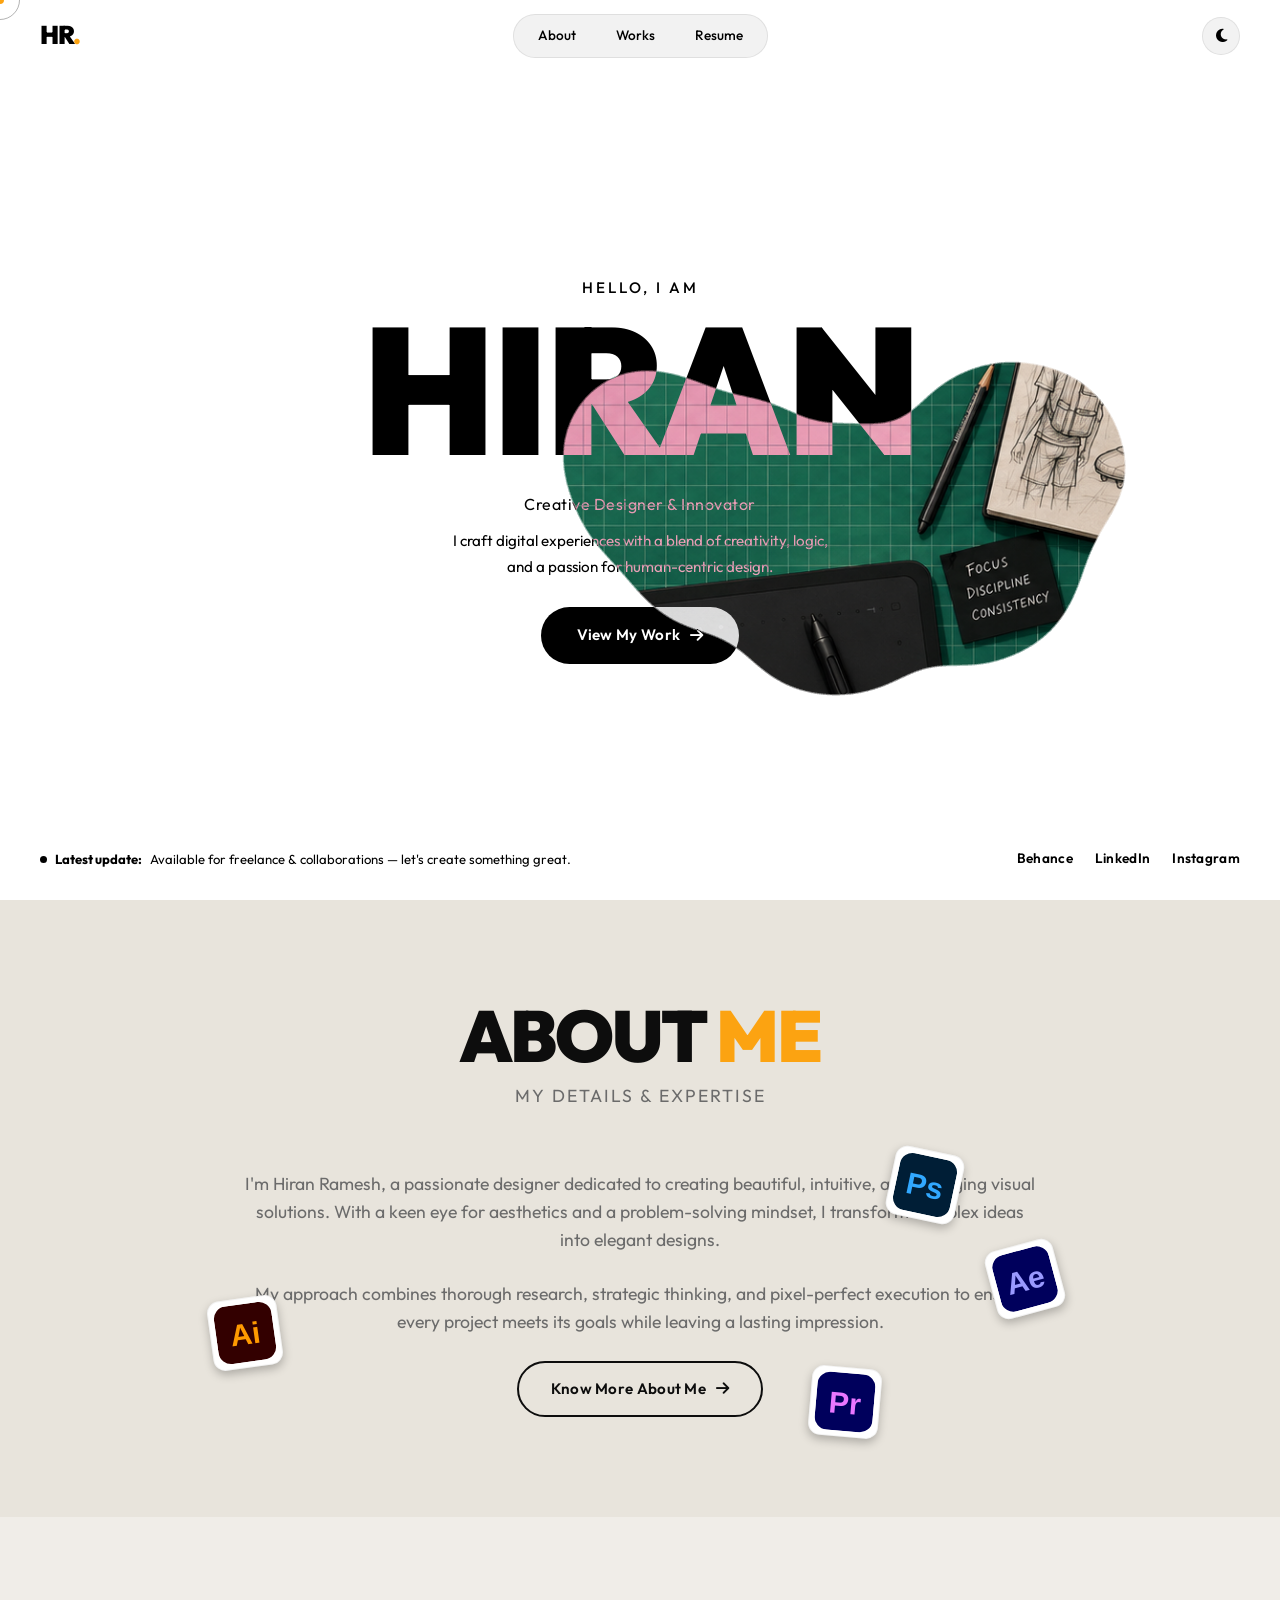
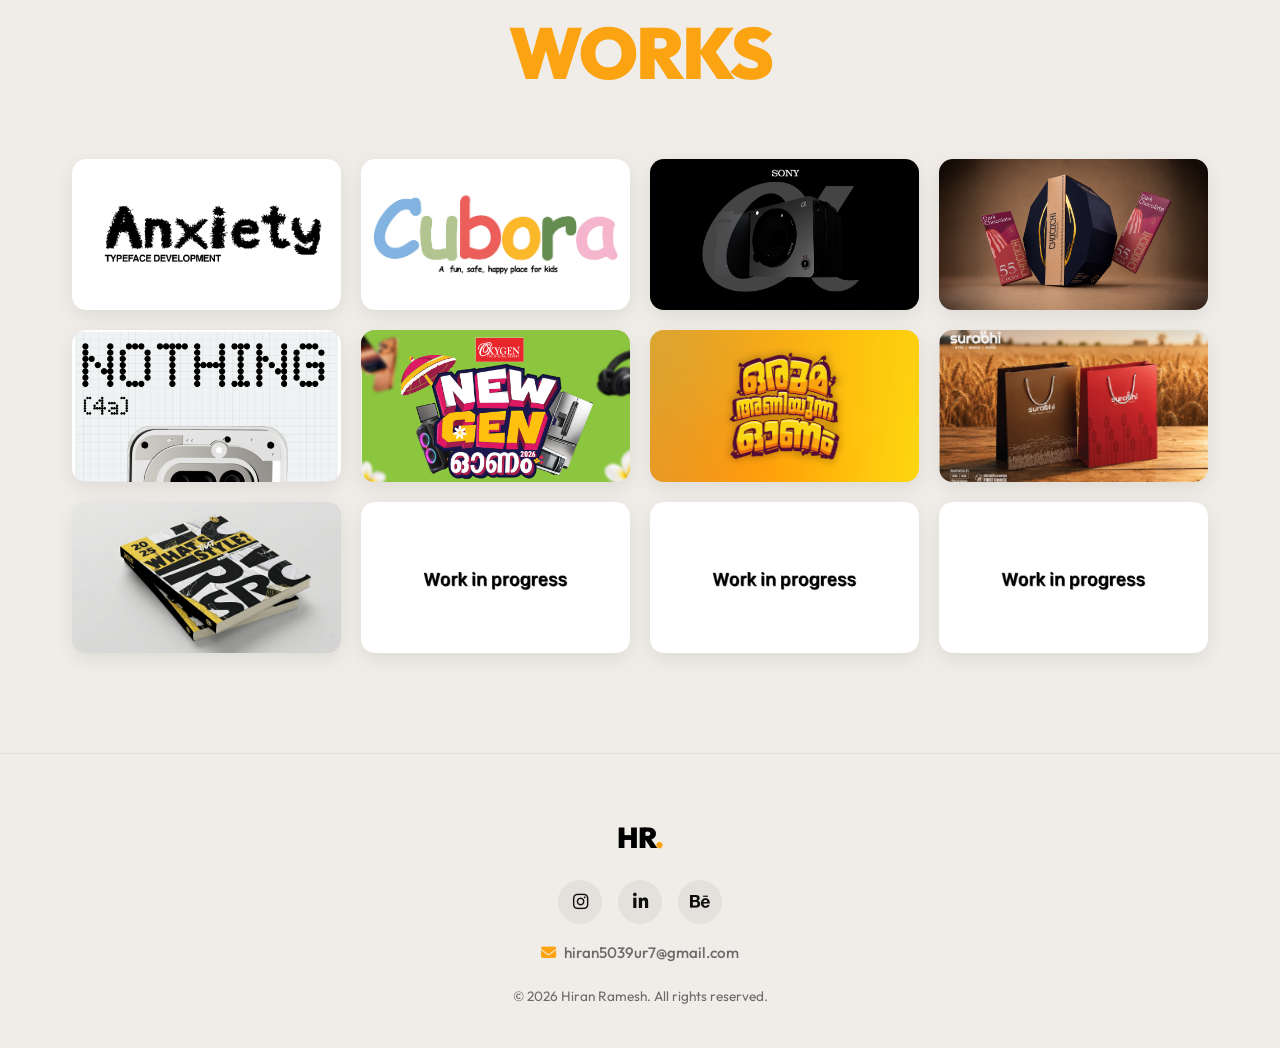
==== commit 1e37fe2f: "Fix mobile SVG blob touch tracking, ambient animation and image loading" ====
--- a/index.html
+++ b/index.html
@@ -98,7 +98,7 @@
                 </defs>
 
                 <!-- Background image — only visible through the blob mask -->
-                <image href="hero 2.png"
+                <image href="hero 2.png" xlink:href="hero 2.png"
                     x="0" y="0" width="1440" height="900"
                     preserveAspectRatio="xMidYMid slice"
                     mask="url(#hero-blob-mask)" />
--- a/style.css
+++ b/style.css
@@ -385,7 +385,9 @@
     pointer-events: none;
     z-index: 1;
     opacity: 0;
-    transition: opacity 0.15s ease-in, opacity 0.6s ease-out;
+    transition: opacity 0.3s ease;
+    will-change: transform, opacity;
+    transform: translateZ(0);
 }
 
 /* Magnetic Hover Utilities */
@@ -1045,6 +1047,10 @@
         padding: 100px 20px 120px;
     }
 
+    #hero-blob-svg {
+        opacity: 1 !important;
+    }
+
     .hero-name {
         letter-spacing: -2px;
     }
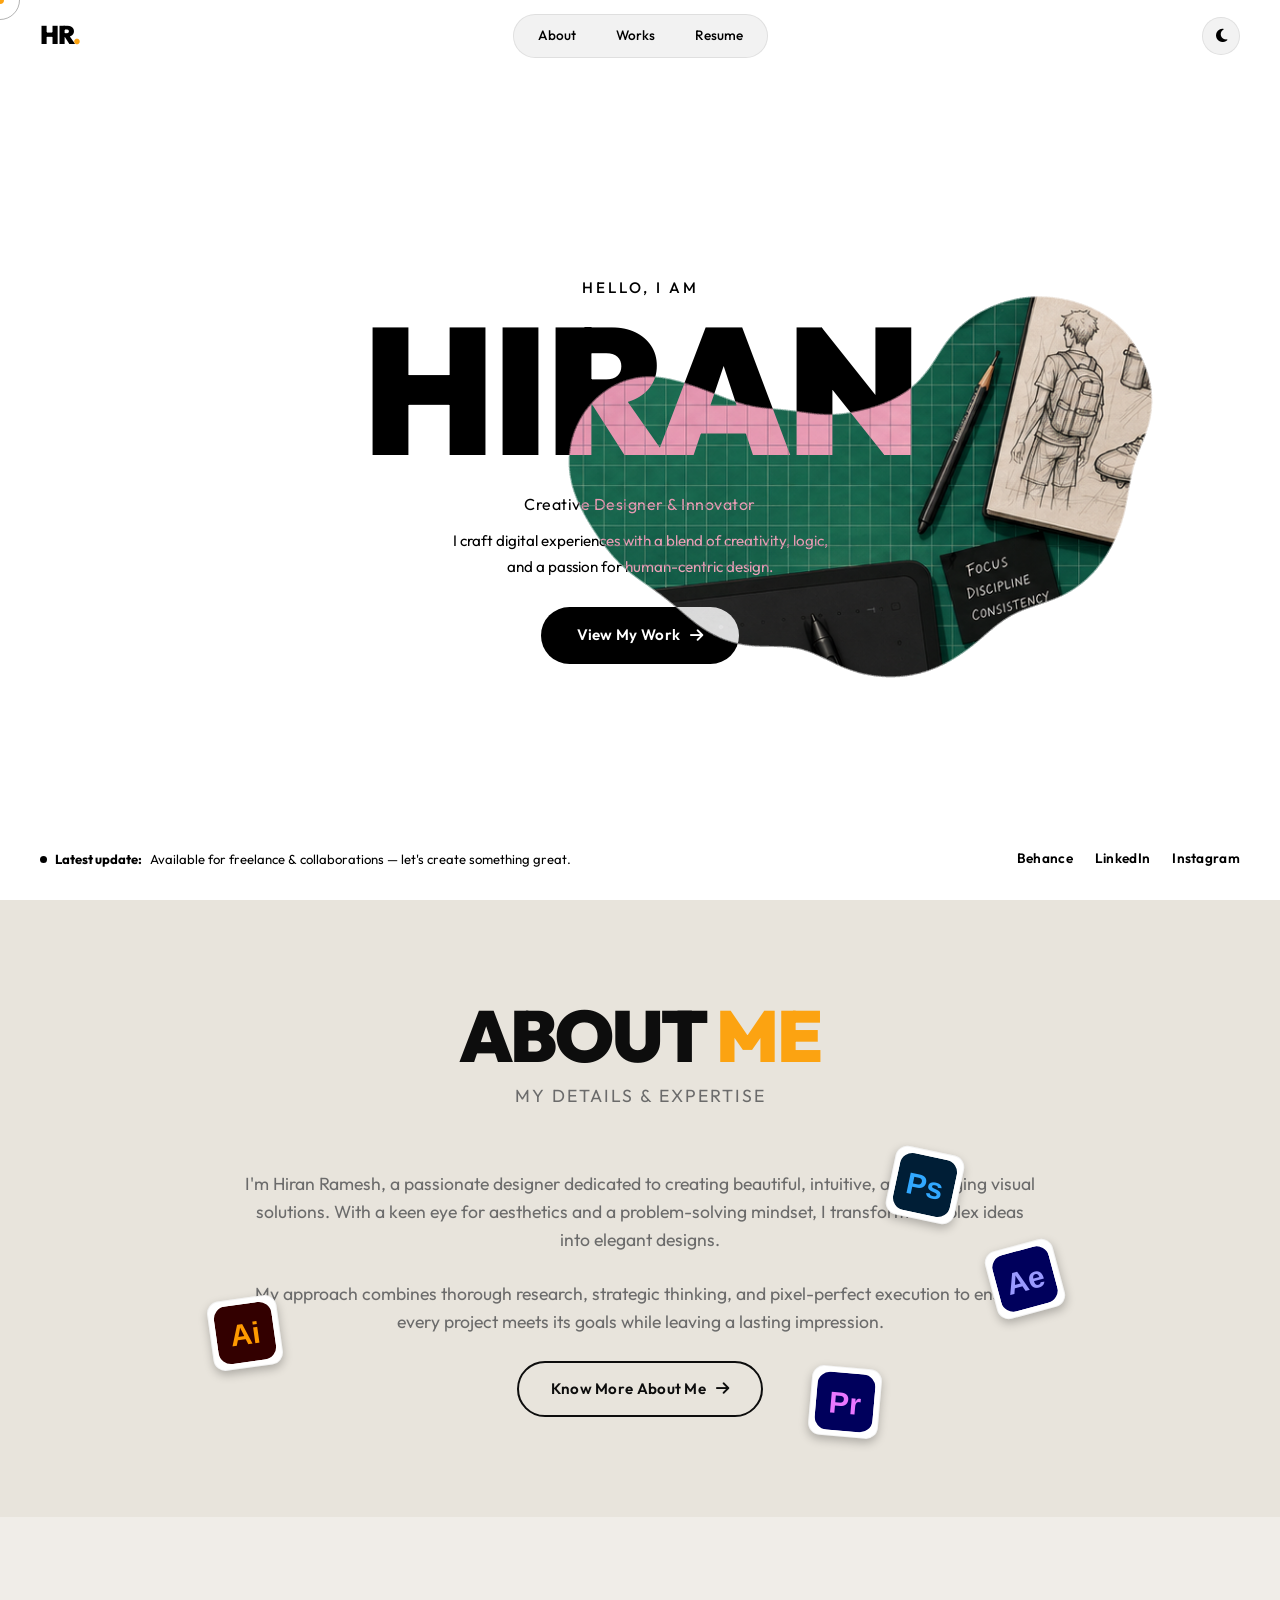
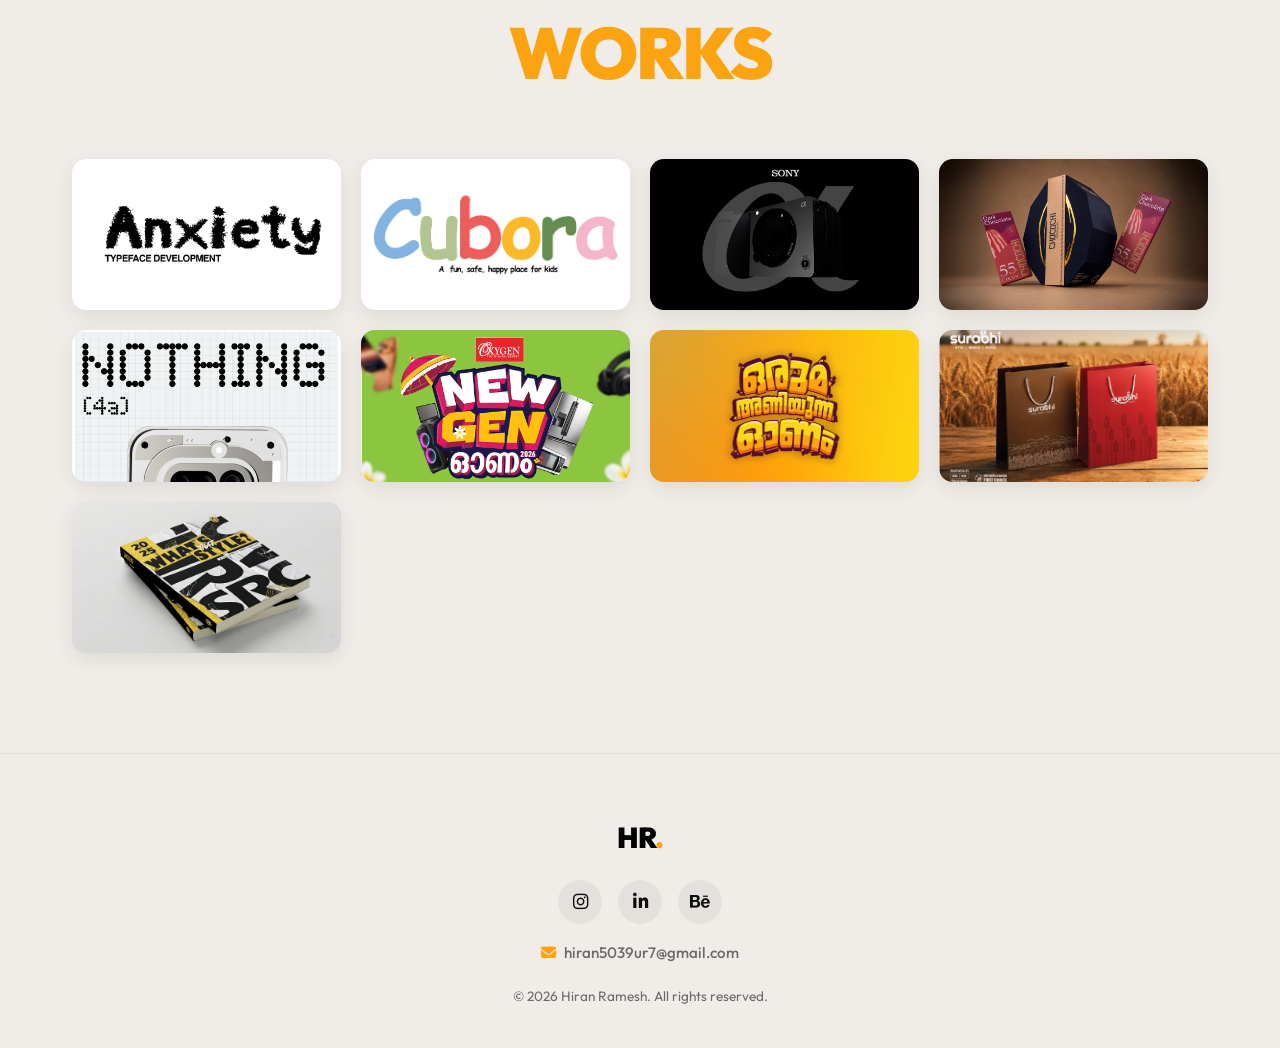
==== commit 544ba0cd: "Temporarily hide cards 10, 11, and 12 from works section" ====
--- a/index.html
+++ b/index.html
@@ -320,7 +320,8 @@
                         </div>
                     </a>
 
-                    <!-- Card 10 -->
+                    <!-- Temporarily hidden until updated: Cards 10, 11, and 12
+                    <!-- Card 10 -- >
                     <a href="Blur.jpg" class="new-card lightbox-trigger">
                         <div class="portfolio-img">
                             <img src="work in progress.jpg" alt="Visual Communication" loading="lazy">
@@ -333,7 +334,7 @@
                         </div>
                     </a>
 
-                    <!-- Card 11 -->
+                    <!-- Card 11 -- >
                     <a href="Blur.jpg" class="new-card lightbox-trigger">
                         <div class="portfolio-img">
                             <img src="work in progress.jpg" alt="Exhibition & Spatial Design" loading="lazy">
@@ -346,7 +347,7 @@
                         </div>
                     </a>
 
-                    <!-- Card 12 -->
+                    <!-- Card 12 -- >
                     <a href="Blur.jpg" class="new-card lightbox-trigger">
                         <div class="portfolio-img">
                             <img src="work in progress.jpg" alt="Creative Direction" loading="lazy">
@@ -358,6 +359,7 @@
                             </div>
                         </div>
                     </a>
+                    -->
                 </div>
             </div>
         </section>
